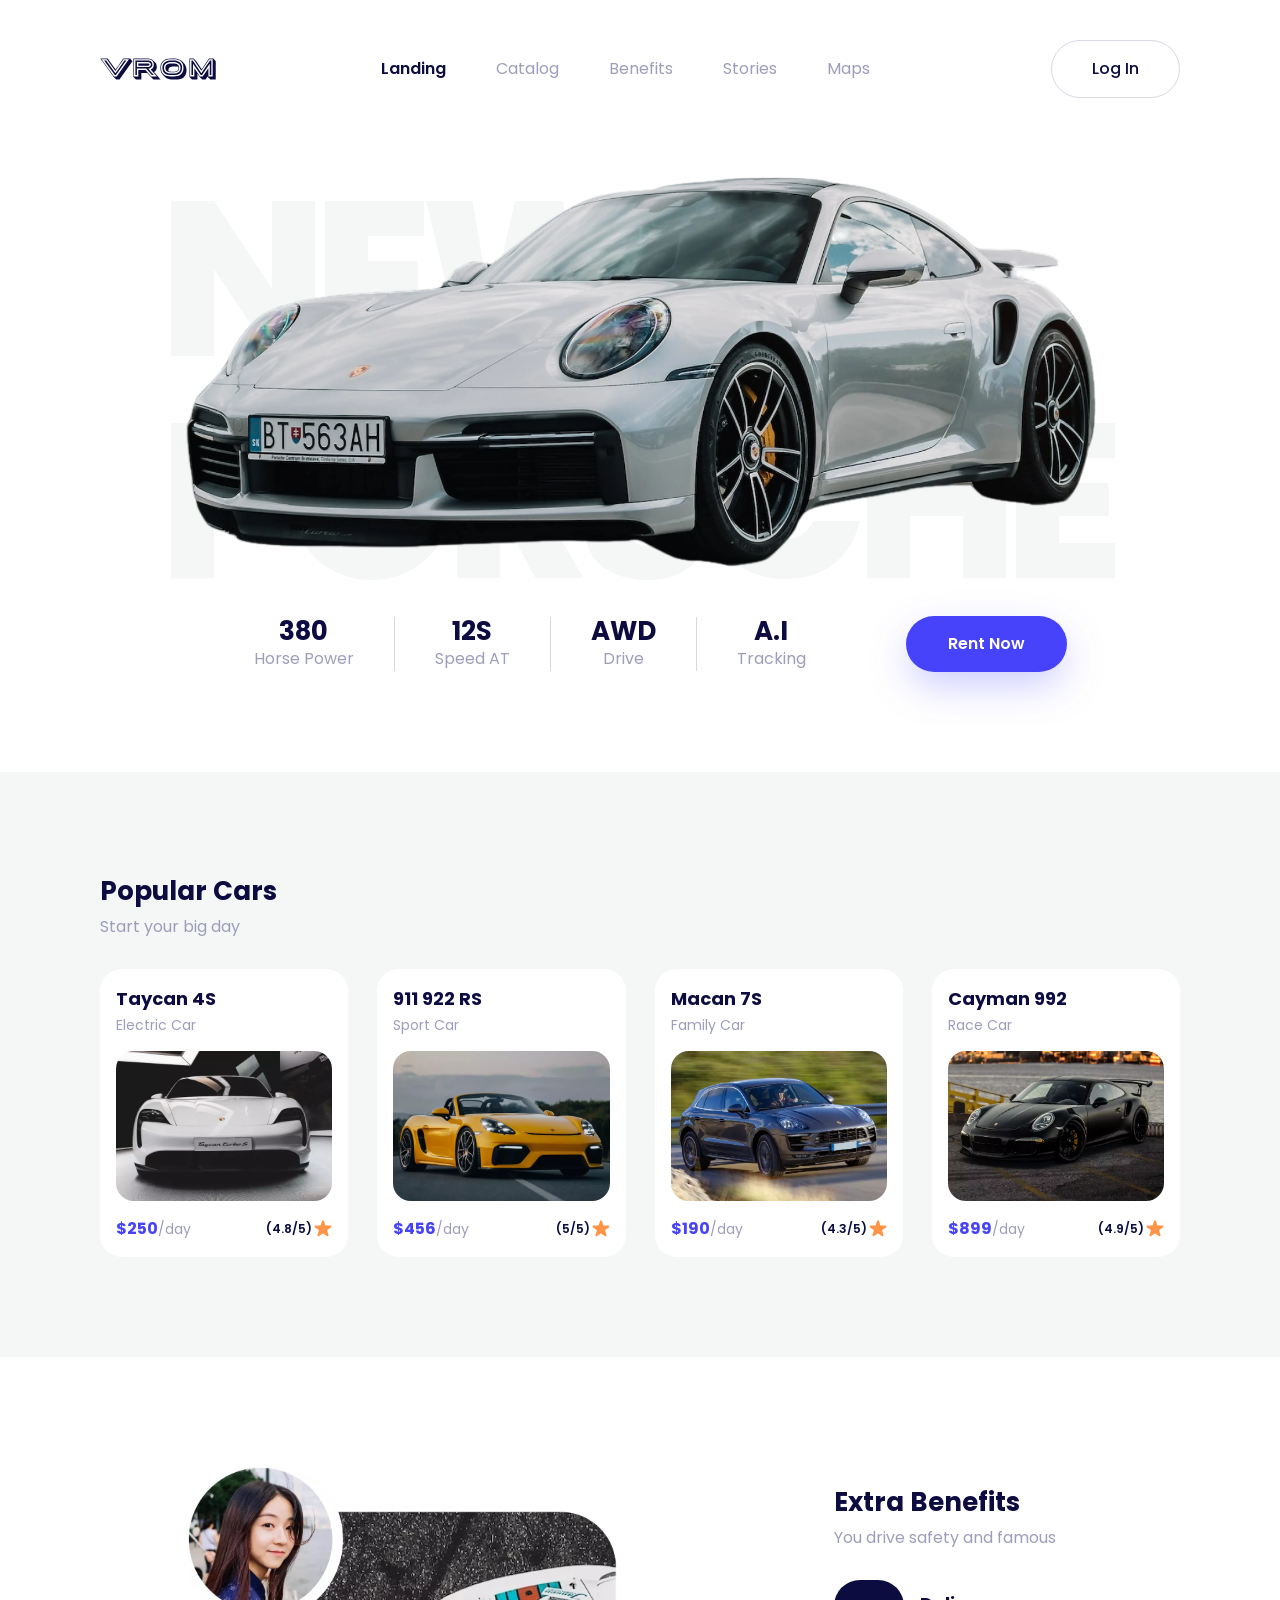
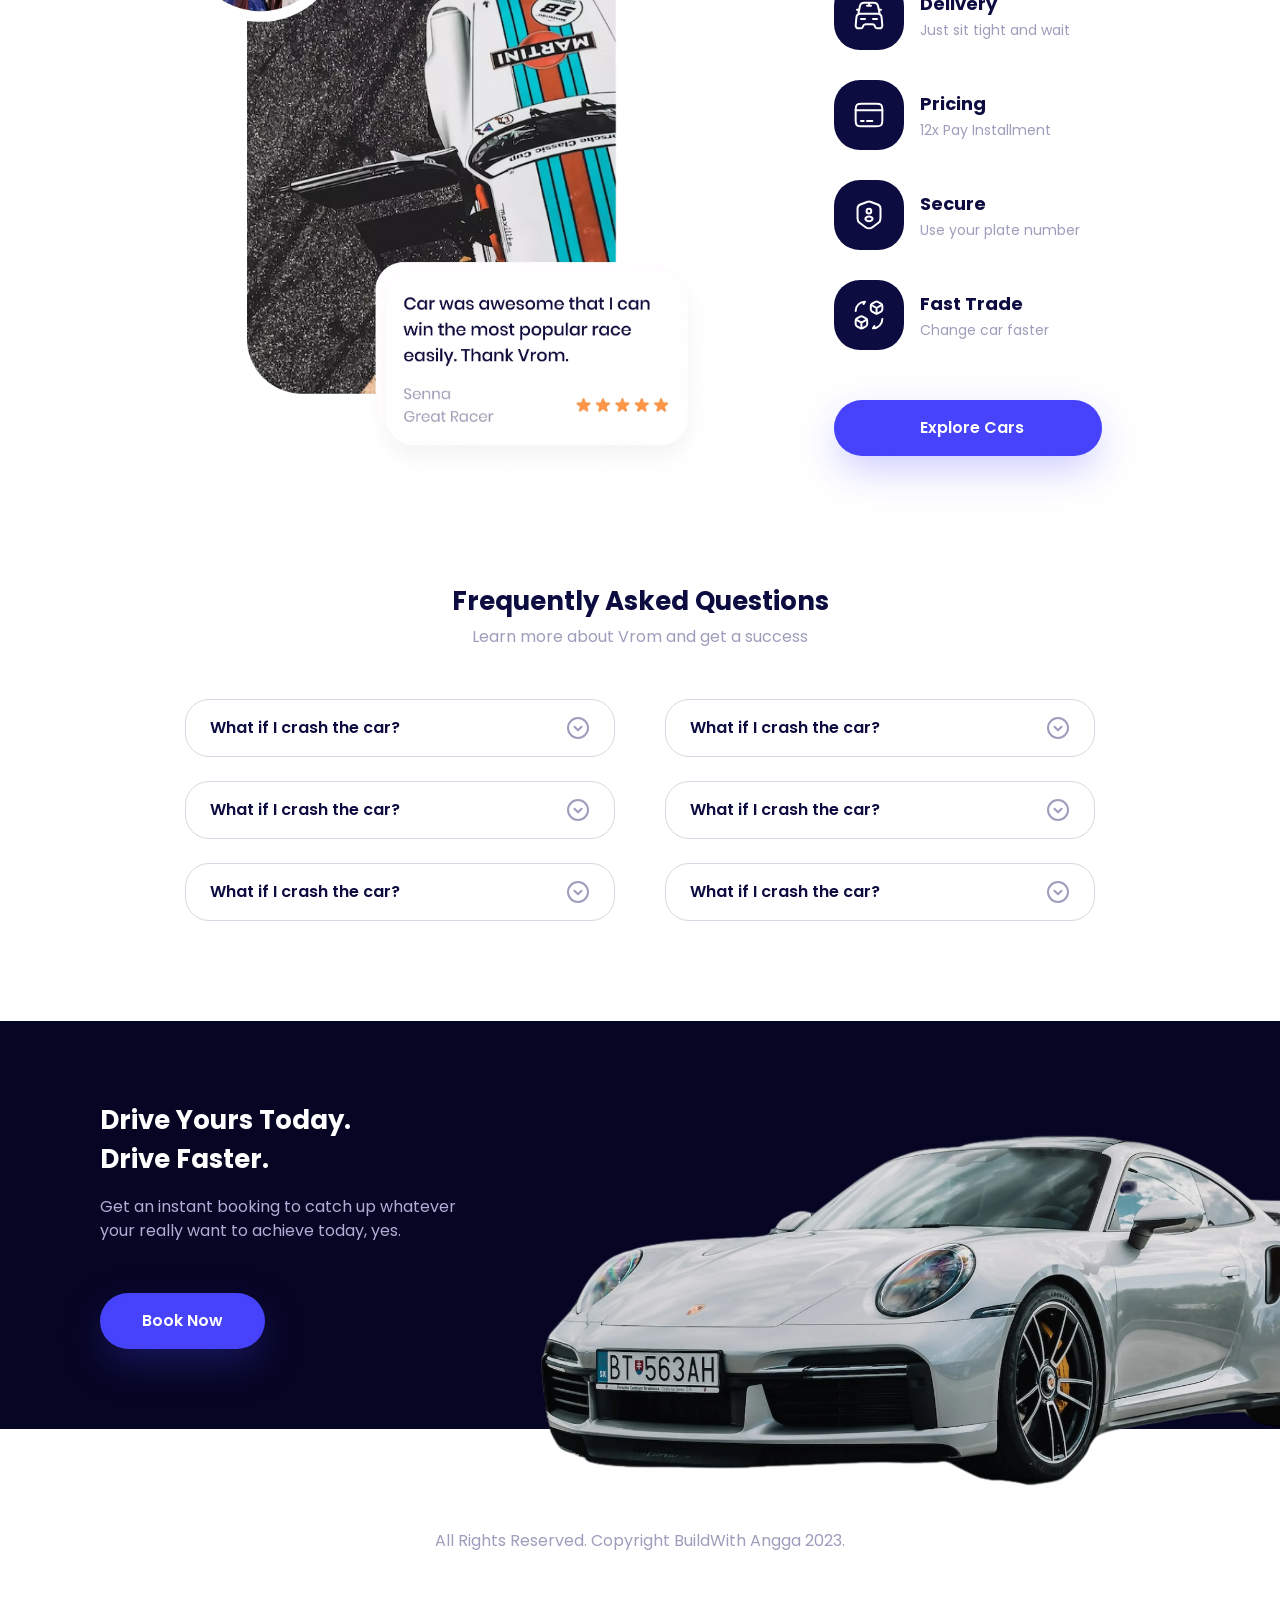
==== public/pages/index.html @ dd0a86f3 "feat: details page" ====
<!DOCTYPE html>
<html lang="en">

    <head>
        <meta charset="UTF-8">
        <meta http-equiv="X-UA-Compatible" content="IE=edge">
        <meta name="viewport" content="width=device-width, initial-scale=1.0">
        <title>Landing Page</title>

        <link rel="stylesheet" href="../css/main.css">

        <link href="https://unpkg.com/aos@2.3.1/dist/aos.css" rel="stylesheet">
    </head>

    <body>
        <nav class="container relative mt-4 lg:my-10">
            <div class="flex flex-col justify-between w-full lg:flex-row lg:items-center">
                <!-- Logo & Toggler Button here -->
                <div class="flex items-center justify-between">
                    <!-- LOGO -->
                    <a href="./index.html">
                        <img src="../assets/svgs/logo.svg" alt="stream" />
                    </a>
                    <!-- RESPONSIVE NAVBAR BUTTON TOGGLER -->
                    <div class="block lg:hidden">
                        <button class="p-1 outline-none mobile-menu-button" id="navbarToggler"
                            data-target="#navigation">
                            <svg class="text-dark w-7 h-7" fill="none" stroke="currentColor" viewBox="0 0 24 24"
                                xmlns="http://www.w3.org/2000/svg">
                                <path stroke-linecap="round" stroke-linejoin="round" stroke-width="2"
                                    d="M4 8h16M4 16h16"></path>
                            </svg>
                        </button>
                    </div>
                </div>

                <!-- Nav Menu -->
                <div class="hidden w-full lg:block" id="navigation">
                    <div
                        class="flex flex-col items-baseline gap-4 mt-6 lg:justify-between lg:flex-row lg:items-center lg:mt-0">
                        <div
                            class="flex flex-col w-full mx-auto lg:w-auto gap-4 lg:gap-[50px] lg:items-center lg:flex-row">
                            <a href="./index.html" class="nav-link-item active">Landing</a>
                            <a href="#!" class="nav-link-item">Catalog</a>
                            <a href="#!" class="nav-link-item">Benefits</a>
                            <a href="#!" class="nav-link-item">Stories</a>
                            <a href="#!" class="nav-link-item">Maps</a>
                        </div>
                        <div class="flex flex-col w-full lg:w-auto lg:gap-12 lg:items-center lg:flex-row">
                            <a href="#!" class="btn-secondary">
                                Log In
                            </a>
                        </div>
                    </div>
                </div>
            </div>
        </nav>

        <!-- Hero -->
        <section class="container relative pb-[100px] pt-[30px]">
            <div class="flex flex-col items-center justify-center gap-[30px]">
                <!-- Preview Image -->
                <div class="relative">
                    <div class="absolute z-0 hidden lg:block">
                        <div class="font-extrabold text-[220px] text-darkGrey tracking-[-0.06em] leading-[101%]">
                            <div data-aos="fade-right" data-aos-delay="300">
                                NEW
                            </div>
                            <div data-aos="fade-left" data-aos-delay="600">
                                PORSCHE
                            </div>
                        </div>
                    </div>
                    <img src="../assets/images/porsche.webp" class="w-full max-w-[963px] z-10 relative" alt=""
                        data-aos="zoom-in" data-aos-delay="950">
                </div>

                <div class="flex flex-col md:flex-row items-center justify-around lg:gap-[60px] gap-7">
                    <!-- Car Details -->
                    <!-- <div class="grid items-center grid-cols-4 gap-y-12"> -->
                    <div class="flex items-center gap-y-12">
                        <div class="flex flex-col items-center gap-[2px] px-3 md:px-10" data-aos="fade-left"
                            data-aos-delay="1400">
                            <h6 class="font-bold text-dark text-xl md:text-[26px] text-center">
                                380
                            </h6>
                            <p class="text-sm font-normal text-center md:text-base text-secondary">
                                Horse Power
                            </p>
                        </div>
                        <span class="vr" data-aos="fade-left" data-aos-delay="1600"></span>
                        <div class="flex flex-col items-center gap-[2px] px-3 md:px-10" data-aos="fade-left"
                            data-aos-delay="1900">
                            <h6 class="font-bold text-dark text-xl md:text-[26px] text-center">
                                12S
                            </h6>
                            <p class="text-sm font-normal text-center md:text-base text-secondary">
                                Speed AT
                            </p>
                        </div>
                        <span class="vr" data-aos="fade-left" data-aos-delay="2100"></span>
                        <div class="flex flex-col items-center gap-[2px] px-3 md:px-10" data-aos="fade-left"
                            data-aos-delay="2400">
                            <h6 class="font-bold text-dark text-xl md:text-[26px] text-center">
                                AWD
                            </h6>
                            <p class="text-sm font-normal text-center md:text-base text-secondary">
                                Drive
                            </p>
                        </div>
                        <span class="vr" data-aos="fade-left" data-aos-delay="2600"></span>
                        <div class="flex flex-col items-center gap-[2px] px-3 md:px-10" data-aos="fade-left"
                            data-aos-delay="2900">
                            <h6 class="font-bold text-dark text-xl md:text-[26px] text-center">
                                A.I
                            </h6>
                            <p class="text-sm font-normal text-center md:text-base text-secondary">
                                Tracking
                            </p>
                        </div>
                    </div>
                    <!-- Button Primary -->
                    <div class="p-1 rounded-full bg-primary group" data-aos="zoom-in" data-aos-delay="3400">
                        <a href="./details.html" class="btn-primary">
                            <p class="transition-all duration-[320ms] translate-x-3 group-hover:-translate-x-1">
                                Rent Now
                            </p>
                            <img src="../assets/svgs/ic-arrow-right.svg"
                                class="opacity-0 group-hover:opacity-100 group-hover:translate-x-1 transition-all duration-[320ms]"
                                alt="">
                        </a>
                    </div>
                </div>
            </div>
        </section>

        <!-- Popular Cars -->
        <section class="bg-darkGrey">
            <div class="container relative py-[100px]">
                <header class="mb-[30px]">
                    <h2 class="font-bold text-dark text-[26px] mb-1">
                        Popular Cars
                    </h2>
                    <p class="text-base text-secondary">Start your big day</p>
                </header>

                <!-- Cars -->
                <div class="grid md:grid-cols-4 gap-[29px]">
                    <!-- Card -->
                    <div class="card-popular">
                        <div>
                            <h5 class="text-lg text-dark font-bold mb-[2px]">
                                Taycan 4S
                            </h5>
                            <p class="text-sm font-normal text-secondary">Electric Car</p>
                            <a href="./details.html" class="absolute inset-0"></a>
                        </div>
                        <img src="../assets/images/car-01.webp" class="rounded-[18px] min-w-[216px] w-full h-[150px]"
                            alt="">
                        <div class="flex items-center justify-between gap-1">
                            <!-- Price -->
                            <p class="text-sm font-normal text-secondary">
                                <span class="text-base font-bold text-primary">$250</span>/day
                            </p>
                            <!-- Rating -->
                            <p class="text-dark text-xs font-semibold flex items-center gap-[2px]">
                                (4.8/5)
                                <img src="../assets/svgs/ic-star.svg" alt="">
                            </p>
                        </div>
                    </div>
                    <!-- Card -->
                    <div class="card-popular">
                        <div>
                            <h5 class="text-lg text-dark font-bold mb-[2px]">
                                911 922 RS
                            </h5>
                            <p class="text-sm font-normal text-secondary">Sport Car</p>
                            <a href="./details.html" class="absolute inset-0"></a>
                        </div>
                        <img src="../assets/images/car-02.webp" class="rounded-[18px] min-w-[216px] w-full h-[150px]"
                            alt="">
                        <div class="flex items-center justify-between gap-1">
                            <!-- Price -->
                            <p class="text-sm font-normal text-secondary">
                                <span class="text-base font-bold text-primary">$456</span>/day
                            </p>
                            <!-- Rating -->
                            <p class="text-dark text-xs font-semibold flex items-center gap-[2px]">
                                (5/5)
                                <img src="../assets/svgs/ic-star.svg" alt="">
                            </p>
                        </div>
                    </div>
                    <!-- Card -->
                    <div class="card-popular">
                        <div>
                            <h5 class="text-lg text-dark font-bold mb-[2px]">
                                Macan 7S
                            </h5>
                            <p class="text-sm font-normal text-secondary">Family Car</p>
                            <a href="./details.html" class="absolute inset-0"></a>
                        </div>
                        <img src="../assets/images/car-03.webp" class="rounded-[18px] min-w-[216px] w-full h-[150px]"
                            alt="">
                        <div class="flex items-center justify-between gap-1">
                            <!-- Price -->
                            <p class="text-sm font-normal text-secondary">
                                <span class="text-base font-bold text-primary">$190</span>/day
                            </p>
                            <!-- Rating -->
                            <p class="text-dark text-xs font-semibold flex items-center gap-[2px]">
                                (4.3/5)
                                <img src="../assets/svgs/ic-star.svg" alt="">
                            </p>
                        </div>
                    </div>
                    <!-- Card -->
                    <div class="card-popular">
                        <div>
                            <h5 class="text-lg text-dark font-bold mb-[2px]">
                                Cayman 992
                            </h5>
                            <p class="text-sm font-normal text-secondary">Race Car</p>
                            <a href="./details.html" class="absolute inset-0"></a>
                        </div>
                        <img src="../assets/images/car-04.webp" class="rounded-[18px] min-w-[216px] w-full h-[150px]"
                            alt="">
                        <div class="flex items-center justify-between gap-1">
                            <!-- Price -->
                            <p class="text-sm font-normal text-secondary">
                                <span class="text-base font-bold text-primary">$899</span>/day
                            </p>
                            <!-- Rating -->
                            <p class="text-dark text-xs font-semibold flex items-center gap-[2px]">
                                (4.9/5)
                                <img src="../assets/svgs/ic-star.svg" alt="">
                            </p>
                        </div>
                    </div>
                </div>
            </div>
        </section>

        <!-- Extra Benefits -->
        <section class="container relative pt-[100px]">
            <div class="flex items-center flex-col lg:flex-row justify-center gap-8 lg:gap-[120px]">
                <img src="../assets/images/illustration-01.webp" class="w-full max-w-[536px]" alt="">
                <div class="max-w-[268px] w-full">
                    <div class="flex flex-col gap-[30px]">
                        <header>
                            <h2 class="font-bold text-dark text-[26px] mb-1">
                                Extra Benefits
                            </h2>
                            <p class="text-base text-secondary">You drive safety and famous</p>
                        </header>
                        <!-- Benefits Item -->
                        <div class="flex items-center gap-4">
                            <div class="bg-dark rounded-[26px] p-[19px]">
                                <img src="../assets/svgs/ic-car.svg" alt="">
                            </div>
                            <div>
                                <h5 class="text-lg text-dark font-bold mb-[2px]">
                                    Delivery
                                </h5>
                                <p class="text-sm font-normal text-secondary">Just sit tight and wait</p>
                            </div>
                        </div>
                        <div class="flex items-center gap-4">
                            <div class="bg-dark rounded-[26px] p-[19px]">
                                <img src="../assets/svgs/ic-card.svg" alt="">
                            </div>
                            <div>
                                <h5 class="text-lg text-dark font-bold mb-[2px]">
                                    Pricing
                                </h5>
                                <p class="text-sm font-normal text-secondary">12x Pay Installment</p>
                            </div>
                        </div>
                        <div class="flex items-center gap-4">
                            <div class="bg-dark rounded-[26px] p-[19px]">
                                <img src="../assets/svgs/ic-securityuser.svg" alt="">
                            </div>
                            <div>
                                <h5 class="text-lg text-dark font-bold mb-[2px]">
                                    Secure
                                </h5>
                                <p class="text-sm font-normal text-secondary">Use your plate number</p>
                            </div>
                        </div>
                        <div class="flex items-center gap-4">
                            <div class="bg-dark rounded-[26px] p-[19px]">
                                <img src="../assets/svgs/ic-convert3dcube.svg" alt="">
                            </div>
                            <div>
                                <h5 class="text-lg text-dark font-bold mb-[2px]">
                                    Fast Trade
                                </h5>
                                <p class="text-sm font-normal text-secondary">Change car faster</p>
                            </div>
                        </div>
                    </div>
                    <!-- CTA Button -->
                    <div class="mt-[50px]">
                        <!-- Button Primary -->
                        <div class="p-1 rounded-full bg-primary group">
                            <a href="#!" class="btn-primary">
                                <p
                                    class="transition-all duration-[320ms] translate-x-14 group-hover:translate-x-4 text-center">
                                    Explore Cars
                                    <!-- <span class="float-right !-translate-x-10">
                                        <img src="../assets/svgs/ic-arrow-right.svg" alt="">
                                    </span> -->
                                </p>
                                <img src="../assets/svgs/ic-arrow-right.svg"
                                    class="transition-all duration-[320ms] opacity-0 group-hover:opacity-100 group-hover:translate-x-20"
                                    alt="">
                            </a>
                        </div>
                    </div>
                </div>
            </div>
        </section>

        <!-- FAQ -->
        <section class="container relative py-[100px]">
            <header class="text-center mb-[50px]">
                <h2 class="font-bold text-dark text-[26px] mb-1">
                    Frequently Asked Questions
                </h2>
                <p class="text-base text-secondary">Learn more about Vrom and get a success</p>
            </header>

            <!-- Questions -->
            <div class="grid md:grid-cols-2 gap-x-[50px] gap-y-6 max-w-[910px] w-full mx-auto">
                <a href="#!" class="px-6 py-4 border rounded-[24px] border-grey h-min accordion max-w-[430px]"
                    id="faq1">
                    <div class="flex items-center justify-between gap-1">
                        <p class="text-base font-semibold text-dark">
                            What if I crash the car?
                        </p>
                        <img src="../assets/svgs/ic-chevron-down-rounded.svg" class="transition-all" alt="">
                    </div>
                    <div class="hidden pt-4 max-w-[335px]" id="faq1-content">
                        <p class="text-base text-dark leading-[26px]">
                            Ipsum top talent busy making race that
                            agreed both party. You can si amet lorem
                            dolor get the rewards after winninng.
                        </p>
                    </div>
                </a>
                <a href="#!" class="px-6 py-4 border rounded-[24px] border-grey h-min accordion max-w-[430px]"
                    id="faq2">
                    <div class="flex items-center justify-between gap-1">
                        <p class="text-base font-semibold text-dark">
                            What if I crash the car?
                        </p>
                        <img src="../assets/svgs/ic-chevron-down-rounded.svg" class="transition-all" alt="">
                    </div>
                    <div class="hidden pt-4 max-w-[335px]" id="faq2-content">
                        <p class="text-base text-dark leading-[26px]">
                            Ipsum top talent busy making race that
                            agreed both party. You can si amet lorem
                            dolor get the rewards after winninng.
                        </p>
                    </div>
                </a>
                <a href="#!" class="px-6 py-4 border rounded-[24px] border-grey h-min accordion max-w-[430px]"
                    id="faq3">
                    <div class="flex items-center justify-between gap-1">
                        <p class="text-base font-semibold text-dark">
                            What if I crash the car?
                        </p>
                        <img src="../assets/svgs/ic-chevron-down-rounded.svg" class="transition-all" alt="">
                    </div>
                    <div class="hidden pt-4 max-w-[335px]" id="faq3-content">
                        <p class="text-base text-dark leading-[26px]">
                            Ipsum top talent busy making race that
                            agreed both party. You can si amet lorem
                            dolor get the rewards after winninng.
                        </p>
                    </div>
                </a>
                <a href="#!" class="px-6 py-4 border rounded-[24px] border-grey h-min accordion max-w-[430px]"
                    id="faq4">
                    <div class="flex items-center justify-between gap-1">
                        <p class="text-base font-semibold text-dark">
                            What if I crash the car?
                        </p>
                        <img src="../assets/svgs/ic-chevron-down-rounded.svg" class="transition-all" alt="">
                    </div>
                    <div class="hidden pt-4 max-w-[335px]" id="faq4-content">
                        <p class="text-base text-dark leading-[26px]">
                            Ipsum top talent busy making race that
                            agreed both party. You can si amet lorem
                            dolor get the rewards after winninng.
                        </p>
                    </div>
                </a>
                <a href="#!" class="px-6 py-4 border rounded-[24px] border-grey h-min accordion max-w-[430px]"
                    id="faq5">
                    <div class="flex items-center justify-between gap-1">
                        <p class="text-base font-semibold text-dark">
                            What if I crash the car?
                        </p>
                        <img src="../assets/svgs/ic-chevron-down-rounded.svg" class="transition-all" alt="">
                    </div>
                    <div class="hidden pt-4 max-w-[335px]" id="faq5-content">
                        <p class="text-base text-dark leading-[26px]">
                            Ipsum top talent busy making race that
                            agreed both party. You can si amet lorem
                            dolor get the rewards after winninng.
                        </p>
                    </div>
                </a>
                <a href="#!" class="px-6 py-4 border rounded-[24px] border-grey h-min accordion max-w-[430px]"
                    id="faq6">
                    <div class="flex items-center justify-between gap-1">
                        <p class="text-base font-semibold text-dark">
                            What if I crash the car?
                        </p>
                        <img src="../assets/svgs/ic-chevron-down-rounded.svg" class="transition-all" alt="">
                    </div>
                    <div class="hidden pt-4 max-w-[335px]" id="faq6-content">
                        <p class="text-base text-dark leading-[26px]">
                            Ipsum top talent busy making race that
                            agreed both party. You can si amet lorem
                            dolor get the rewards after winninng.
                        </p>
                    </div>
                </a>
            </div>
        </section>

        <!-- Instant Booking -->
        <section class="relative bg-[#060523]">
            <div class="container py-20">
                <div class="flex flex-col">
                    <header class="mb-[50px] max-w-[360px] w-full">
                        <h2 class="font-bold text-white text-[26px] mb-4">
                            Drive Yours Today. <br>
                            Drive Faster.
                        </h2>
                        <p class="text-base text-subtlePars">Get an instant booking to catch up whatever your
                            really want to achieve today, yes.</p>
                    </header>
                    <!-- Button Primary -->
                    <div class="p-1 rounded-full bg-primary group w-max">
                        <a href="#!" class="btn-primary">
                            <p class="transition-all duration-[320ms] translate-x-3 group-hover:-translate-x-1">
                                Book Now
                            </p>
                            <img src="../assets/svgs/ic-arrow-right.svg"
                                class="opacity-0 group-hover:opacity-100 group-hover:translate-x-1 transition-all duration-[320ms]"
                                alt="">
                        </a>
                    </div>
                </div>
                <div class="absolute bottom-[-30px] right-0 lg:w-[764px] max-h-[332px] hidden lg:block">
                    <img src="../assets/images/porsche_small.webp" alt="">
                </div>
            </div>
        </section>

        <footer class="py-10 md:pt-[100px] md:pb-[70px] container">
            <p class="text-base text-center text-secondary">
                All Rights Reserved. Copyright BuildWith Angga 2023.
            </p>
        </footer>

        <script src="https://unpkg.com/aos@2.3.1/dist/aos.js"></script>
        <script>
            AOS.init({ once: true, duration: 300, easing: 'ease-out' });
        </script>
        <script src="../scripts/script.js"></script>
    </body>

</html>
---- public/css/main.css ----
@import url('https://fonts.googleapis.com/css2?family=Poppins:wght@300;400;500;600;700;800&display=swap');

/*
! tailwindcss v3.2.4 | MIT License | https://tailwindcss.com
*/

/*
1. Prevent padding and border from affecting element width. (https://github.com/mozdevs/cssremedy/issues/4)
2. Allow adding a border to an element by just adding a border-width. (https://github.com/tailwindcss/tailwindcss/pull/116)
*/

*,
::before,
::after {
  box-sizing: border-box;
  /* 1 */
  border-width: 0;
  /* 2 */
  border-style: solid;
  /* 2 */
  border-color: #e5e7eb;
  /* 2 */
}

::before,
::after {
  --tw-content: '';
}

/*
1. Use a consistent sensible line-height in all browsers.
2. Prevent adjustments of font size after orientation changes in iOS.
3. Use a more readable tab size.
4. Use the user's configured `sans` font-family by default.
5. Use the user's configured `sans` font-feature-settings by default.
*/

html {
  line-height: 1.5;
  /* 1 */
  -webkit-text-size-adjust: 100%;
  /* 2 */
  -moz-tab-size: 4;
  /* 3 */
  -o-tab-size: 4;
     tab-size: 4;
  /* 3 */
  font-family: ui-sans-serif, system-ui, -apple-system, BlinkMacSystemFont, "Segoe UI", Roboto, "Helvetica Neue", Arial, "Noto Sans", sans-serif, "Apple Color Emoji", "Segoe UI Emoji", "Segoe UI Symbol", "Noto Color Emoji";
  /* 4 */
  font-feature-settings: normal;
  /* 5 */
}

/*
1. Remove the margin in all browsers.
2. Inherit line-height from `html` so users can set them as a class directly on the `html` element.
*/

body {
  margin: 0;
  /* 1 */
  line-height: inherit;
  /* 2 */
}

/*
1. Add the correct height in Firefox.
2. Correct the inheritance of border color in Firefox. (https://bugzilla.mozilla.org/show_bug.cgi?id=190655)
3. Ensure horizontal rules are visible by default.
*/

hr {
  height: 0;
  /* 1 */
  color: inherit;
  /* 2 */
  border-top-width: 1px;
  /* 3 */
}

/*
Add the correct text decoration in Chrome, Edge, and Safari.
*/

abbr:where([title]) {
  -webkit-text-decoration: underline dotted;
          text-decoration: underline dotted;
}

/*
Remove the default font size and weight for headings.
*/

h1,
h2,
h3,
h4,
h5,
h6 {
  font-size: inherit;
  font-weight: inherit;
}

/*
Reset links to optimize for opt-in styling instead of opt-out.
*/

a {
  color: inherit;
  text-decoration: inherit;
}

/*
Add the correct font weight in Edge and Safari.
*/

b,
strong {
  font-weight: bolder;
}

/*
1. Use the user's configured `mono` font family by default.
2. Correct the odd `em` font sizing in all browsers.
*/

code,
kbd,
samp,
pre {
  font-family: ui-monospace, SFMono-Regular, Menlo, Monaco, Consolas, "Liberation Mono", "Courier New", monospace;
  /* 1 */
  font-size: 1em;
  /* 2 */
}

/*
Add the correct font size in all browsers.
*/

small {
  font-size: 80%;
}

/*
Prevent `sub` and `sup` elements from affecting the line height in all browsers.
*/

sub,
sup {
  font-size: 75%;
  line-height: 0;
  position: relative;
  vertical-align: baseline;
}

sub {
  bottom: -0.25em;
}

sup {
  top: -0.5em;
}

/*
1. Remove text indentation from table contents in Chrome and Safari. (https://bugs.chromium.org/p/chromium/issues/detail?id=999088, https://bugs.webkit.org/show_bug.cgi?id=201297)
2. Correct table border color inheritance in all Chrome and Safari. (https://bugs.chromium.org/p/chromium/issues/detail?id=935729, https://bugs.webkit.org/show_bug.cgi?id=195016)
3. Remove gaps between table borders by default.
*/

table {
  text-indent: 0;
  /* 1 */
  border-color: inherit;
  /* 2 */
  border-collapse: collapse;
  /* 3 */
}

/*
1. Change the font styles in all browsers.
2. Remove the margin in Firefox and Safari.
3. Remove default padding in all browsers.
*/

button,
input,
optgroup,
select,
textarea {
  font-family: inherit;
  /* 1 */
  font-size: 100%;
  /* 1 */
  font-weight: inherit;
  /* 1 */
  line-height: inherit;
  /* 1 */
  color: inherit;
  /* 1 */
  margin: 0;
  /* 2 */
  padding: 0;
  /* 3 */
}

/*
Remove the inheritance of text transform in Edge and Firefox.
*/

button,
select {
  text-transform: none;
}

/*
1. Correct the inability to style clickable types in iOS and Safari.
2. Remove default button styles.
*/

button,
[type='button'],
[type='reset'],
[type='submit'] {
  -webkit-appearance: button;
  /* 1 */
  background-color: transparent;
  /* 2 */
  background-image: none;
  /* 2 */
}

/*
Use the modern Firefox focus style for all focusable elements.
*/

:-moz-focusring {
  outline: auto;
}

/*
Remove the additional `:invalid` styles in Firefox. (https://github.com/mozilla/gecko-dev/blob/2f9eacd9d3d995c937b4251a5557d95d494c9be1/layout/style/res/forms.css#L728-L737)
*/

:-moz-ui-invalid {
  box-shadow: none;
}

/*
Add the correct vertical alignment in Chrome and Firefox.
*/

progress {
  vertical-align: baseline;
}

/*
Correct the cursor style of increment and decrement buttons in Safari.
*/

::-webkit-inner-spin-button,
::-webkit-outer-spin-button {
  height: auto;
}

/*
1. Correct the odd appearance in Chrome and Safari.
2. Correct the outline style in Safari.
*/

[type='search'] {
  -webkit-appearance: textfield;
  /* 1 */
  outline-offset: -2px;
  /* 2 */
}

/*
Remove the inner padding in Chrome and Safari on macOS.
*/

::-webkit-search-decoration {
  -webkit-appearance: none;
}

/*
1. Correct the inability to style clickable types in iOS and Safari.
2. Change font properties to `inherit` in Safari.
*/

::-webkit-file-upload-button {
  -webkit-appearance: button;
  /* 1 */
  font: inherit;
  /* 2 */
}

/*
Add the correct display in Chrome and Safari.
*/

summary {
  display: list-item;
}

/*
Removes the default spacing and border for appropriate elements.
*/

blockquote,
dl,
dd,
h1,
h2,
h3,
h4,
h5,
h6,
hr,
figure,
p,
pre {
  margin: 0;
}

fieldset {
  margin: 0;
  padding: 0;
}

legend {
  padding: 0;
}

ol,
ul,
menu {
  list-style: none;
  margin: 0;
  padding: 0;
}

/*
Prevent resizing textareas horizontally by default.
*/

textarea {
  resize: vertical;
}

/*
1. Reset the default placeholder opacity in Firefox. (https://github.com/tailwindlabs/tailwindcss/issues/3300)
2. Set the default placeholder color to the user's configured gray 400 color.
*/

input::-moz-placeholder, textarea::-moz-placeholder {
  opacity: 1;
  /* 1 */
  color: #9ca3af;
  /* 2 */
}

input::placeholder,
textarea::placeholder {
  opacity: 1;
  /* 1 */
  color: #9ca3af;
  /* 2 */
}

/*
Set the default cursor for buttons.
*/

button,
[role="button"] {
  cursor: pointer;
}

/*
Make sure disabled buttons don't get the pointer cursor.
*/

:disabled {
  cursor: default;
}

/*
1. Make replaced elements `display: block` by default. (https://github.com/mozdevs/cssremedy/issues/14)
2. Add `vertical-align: middle` to align replaced elements more sensibly by default. (https://github.com/jensimmons/cssremedy/issues/14#issuecomment-634934210)
   This can trigger a poorly considered lint error in some tools but is included by design.
*/

img,
svg,
video,
canvas,
audio,
iframe,
embed,
object {
  display: block;
  /* 1 */
  vertical-align: middle;
  /* 2 */
}

/*
Constrain images and videos to the parent width and preserve their intrinsic aspect ratio. (https://github.com/mozdevs/cssremedy/issues/14)
*/

img,
video {
  max-width: 100%;
  height: auto;
}

/* Make elements with the HTML hidden attribute stay hidden by default */

[hidden] {
  display: none;
}

.flex::before,
    .flex::after {
  display: none !important;
}

img{
  -o-object-fit: cover;
     object-fit: cover;
}

body{
  font-family: Poppins, sans-serif;
}

*, ::before, ::after{
  --tw-border-spacing-x: 0;
  --tw-border-spacing-y: 0;
  --tw-translate-x: 0;
  --tw-translate-y: 0;
  --tw-rotate: 0;
  --tw-skew-x: 0;
  --tw-skew-y: 0;
  --tw-scale-x: 1;
  --tw-scale-y: 1;
  --tw-pan-x:  ;
  --tw-pan-y:  ;
  --tw-pinch-zoom:  ;
  --tw-scroll-snap-strictness: proximity;
  --tw-ordinal:  ;
  --tw-slashed-zero:  ;
  --tw-numeric-figure:  ;
  --tw-numeric-spacing:  ;
  --tw-numeric-fraction:  ;
  --tw-ring-inset:  ;
  --tw-ring-offset-width: 0px;
  --tw-ring-offset-color: #fff;
  --tw-ring-color: rgb(59 130 246 / 0.5);
  --tw-ring-offset-shadow: 0 0 #0000;
  --tw-ring-shadow: 0 0 #0000;
  --tw-shadow: 0 0 #0000;
  --tw-shadow-colored: 0 0 #0000;
  --tw-blur:  ;
  --tw-brightness:  ;
  --tw-contrast:  ;
  --tw-grayscale:  ;
  --tw-hue-rotate:  ;
  --tw-invert:  ;
  --tw-saturate:  ;
  --tw-sepia:  ;
  --tw-drop-shadow:  ;
  --tw-backdrop-blur:  ;
  --tw-backdrop-brightness:  ;
  --tw-backdrop-contrast:  ;
  --tw-backdrop-grayscale:  ;
  --tw-backdrop-hue-rotate:  ;
  --tw-backdrop-invert:  ;
  --tw-backdrop-opacity:  ;
  --tw-backdrop-saturate:  ;
  --tw-backdrop-sepia:  ;
}

::backdrop{
  --tw-border-spacing-x: 0;
  --tw-border-spacing-y: 0;
  --tw-translate-x: 0;
  --tw-translate-y: 0;
  --tw-rotate: 0;
  --tw-skew-x: 0;
  --tw-skew-y: 0;
  --tw-scale-x: 1;
  --tw-scale-y: 1;
  --tw-pan-x:  ;
  --tw-pan-y:  ;
  --tw-pinch-zoom:  ;
  --tw-scroll-snap-strictness: proximity;
  --tw-ordinal:  ;
  --tw-slashed-zero:  ;
  --tw-numeric-figure:  ;
  --tw-numeric-spacing:  ;
  --tw-numeric-fraction:  ;
  --tw-ring-inset:  ;
  --tw-ring-offset-width: 0px;
  --tw-ring-offset-color: #fff;
  --tw-ring-color: rgb(59 130 246 / 0.5);
  --tw-ring-offset-shadow: 0 0 #0000;
  --tw-ring-shadow: 0 0 #0000;
  --tw-shadow: 0 0 #0000;
  --tw-shadow-colored: 0 0 #0000;
  --tw-blur:  ;
  --tw-brightness:  ;
  --tw-contrast:  ;
  --tw-grayscale:  ;
  --tw-hue-rotate:  ;
  --tw-invert:  ;
  --tw-saturate:  ;
  --tw-sepia:  ;
  --tw-drop-shadow:  ;
  --tw-backdrop-blur:  ;
  --tw-backdrop-brightness:  ;
  --tw-backdrop-contrast:  ;
  --tw-backdrop-grayscale:  ;
  --tw-backdrop-hue-rotate:  ;
  --tw-backdrop-invert:  ;
  --tw-backdrop-opacity:  ;
  --tw-backdrop-saturate:  ;
  --tw-backdrop-sepia:  ;
}

.container{
  width: 100%;
  margin-right: auto;
  margin-left: auto;
  padding-right: 1rem;
  padding-left: 1rem;
}

@media (min-width: 640px){
  .container{
    max-width: 640px;
  }
}

@media (min-width: 768px){
  .container{
    max-width: 768px;
  }
}

@media (min-width: 1024px){
  .container{
    max-width: 1024px;
    padding-right: 75px;
    padding-left: 75px;
  }
}

@media (min-width: 1280px){
  .container{
    max-width: 1280px;
    padding-right: 100px;
    padding-left: 100px;
  }
}

@media (min-width: 1536px){
  .container{
    max-width: 1536px;
  }
}

.nav-link-item{
  cursor: pointer;
  font-size: 1rem;
  line-height: 1.5rem;
  font-weight: 400;
  --tw-text-opacity: 1;
  color: rgb(157 157 188 / var(--tw-text-opacity));
  text-underline-offset: 2px;
  transition-property: all;
  transition-timing-function: cubic-bezier(0.4, 0, 0.2, 1);
  transition-duration: 150ms;
}

.nav-link-item:hover{
  --tw-text-opacity: 1;
  color: rgb(13 12 65 / var(--tw-text-opacity));
  text-decoration-line: underline;
}

.nav-link-item.active{
  font-weight: 600;
  --tw-text-opacity: 1;
  color: rgb(13 12 65 / var(--tw-text-opacity));
}

.btn-primary::before,.btn-primary::after {
  display: none;
}

.btn-primary{
  position: relative;
  display: flex;
  min-height: 47px;
  align-items: center;
  border-radius: 9999px;
  --tw-bg-opacity: 1;
  background-color: rgb(71 67 251 / var(--tw-bg-opacity));
  padding-top: 0.75rem;
  padding-bottom: 0.75rem;
  padding-left: 26px;
  padding-right: 26px;
  text-align: center;
  font-size: 1rem;
  line-height: 1.5rem;
  font-weight: 600;
  --tw-text-opacity: 1;
  color: rgb(255 255 255 / var(--tw-text-opacity));
  --tw-drop-shadow: drop-shadow(0 15px 20px rgba(71,67,251,0.3));
  filter: var(--tw-blur) var(--tw-brightness) var(--tw-contrast) var(--tw-grayscale) var(--tw-hue-rotate) var(--tw-invert) var(--tw-saturate) var(--tw-sepia) var(--tw-drop-shadow);
  transition-property: all;
  transition-timing-function: cubic-bezier(0.4, 0, 0.2, 1);
  transition-duration: 320ms;
}

.btn-primary:hover{
  --tw-shadow: 0 0 0 1px #ffffff inset;
  --tw-shadow-colored: inset 0 0 0 1px var(--tw-shadow-color);
  box-shadow: var(--tw-ring-offset-shadow, 0 0 #0000), var(--tw-ring-shadow, 0 0 #0000), var(--tw-shadow);
  --tw-drop-shadow: drop-shadow(0 0 #0000);
  filter: var(--tw-blur) var(--tw-brightness) var(--tw-contrast) var(--tw-grayscale) var(--tw-hue-rotate) var(--tw-invert) var(--tw-saturate) var(--tw-sepia) var(--tw-drop-shadow);
}

.btn-secondary{
  border-radius: 50px;
  border-width: 1px;
  --tw-border-opacity: 1;
  border-color: rgb(216 216 228 / var(--tw-border-opacity));
  padding-left: 2.5rem;
  padding-right: 2.5rem;
  padding-top: 1rem;
  padding-bottom: 1rem;
  text-align: center;
  font-size: 1rem;
  line-height: 1.5rem;
  font-weight: 500;
  --tw-text-opacity: 1;
  color: rgb(13 12 65 / var(--tw-text-opacity));
  transition-property: all;
  transition-timing-function: cubic-bezier(0.4, 0, 0.2, 1);
  transition-duration: 150ms;
}

.btn-secondary:hover{
  --tw-bg-opacity: 1;
  background-color: rgb(13 12 65 / var(--tw-bg-opacity));
  --tw-text-opacity: 1;
  color: rgb(255 255 255 / var(--tw-text-opacity));
}

.card-popular::before,.card-popular::after {
  display: none;
}

.card-popular{
  position: relative;
  display: flex;
  flex-direction: column;
  gap: 1rem;
  border-radius: 22px;
  --tw-bg-opacity: 1;
  background-color: rgb(255 255 255 / var(--tw-bg-opacity));
  padding: 1rem;
  transition-property: color, background-color, border-color, text-decoration-color, fill, stroke, opacity, box-shadow, transform, filter, -webkit-backdrop-filter;
  transition-property: color, background-color, border-color, text-decoration-color, fill, stroke, opacity, box-shadow, transform, filter, backdrop-filter;
  transition-property: color, background-color, border-color, text-decoration-color, fill, stroke, opacity, box-shadow, transform, filter, backdrop-filter, -webkit-backdrop-filter;
  transition-duration: 300ms;
  transition-timing-function: cubic-bezier(0.4, 0, 0.2, 1);
}

.card-popular:hover{
  --tw-shadow: 0 22px 50px #D4D6DA;
  --tw-shadow-colored: 0 22px 50px var(--tw-shadow-color);
  box-shadow: var(--tw-ring-offset-shadow, 0 0 #0000), var(--tw-ring-shadow, 0 0 #0000), var(--tw-shadow);
}

.vr{
  min-height: 1em;
  width: 1px;
  align-self: stretch;
  --tw-bg-opacity: 1;
  background-color: rgb(216 216 228 / var(--tw-bg-opacity));
}

.sr-only{
  position: absolute;
  width: 1px;
  height: 1px;
  padding: 0;
  margin: -1px;
  overflow: hidden;
  clip: rect(0, 0, 0, 0);
  white-space: nowrap;
  border-width: 0;
}

.not-sr-only{
  position: static;
  width: auto;
  height: auto;
  padding: 0;
  margin: 0;
  overflow: visible;
  clip: auto;
  white-space: normal;
}

.pointer-events-none{
  pointer-events: none;
}

.pointer-events-auto{
  pointer-events: auto;
}

.visible{
  visibility: visible;
}

.invisible{
  visibility: hidden;
}

.collapse{
  visibility: collapse;
}

.static{
  position: static;
}

.fixed{
  position: fixed;
}

.absolute{
  position: absolute;
}

.relative{
  position: relative;
}

.sticky{
  position: sticky;
}

.inset-0{
  top: 0px;
  right: 0px;
  bottom: 0px;
  left: 0px;
}

.-inset-1{
  top: -0.25rem;
  right: -0.25rem;
  bottom: -0.25rem;
  left: -0.25rem;
}

.bottom-\[-30px\]{
  bottom: -30px;
}

.right-0{
  right: 0px;
}

.isolate{
  isolation: isolate;
}

.isolation-auto{
  isolation: auto;
}

.z-0{
  z-index: 0;
}

.z-10{
  z-index: 10;
}

.col-span-8{
  grid-column: span 8 / span 8;
}

.col-span-4{
  grid-column: span 4 / span 4;
}

.float-right{
  float: right;
}

.float-left{
  float: left;
}

.float-none{
  float: none;
}

.clear-left{
  clear: left;
}

.clear-right{
  clear: right;
}

.clear-both{
  clear: both;
}

.clear-none{
  clear: none;
}

.mx-auto{
  margin-left: auto;
  margin-right: auto;
}

.mt-6{
  margin-top: 1.5rem;
}

.mb-\[30px\]{
  margin-bottom: 30px;
}

.mb-1{
  margin-bottom: 0.25rem;
}

.mb-\[2px\]{
  margin-bottom: 2px;
}

.mt-\[50px\]{
  margin-top: 50px;
}

.mb-\[50px\]{
  margin-bottom: 50px;
}

.mb-4{
  margin-bottom: 1rem;
}

.mt-2{
  margin-top: 0.5rem;
}

.mt-4{
  margin-top: 1rem;
}

.box-border{
  box-sizing: border-box;
}

.box-content{
  box-sizing: content-box;
}

.block{
  display: block;
}

.inline-block{
  display: inline-block;
}

.inline{
  display: inline;
}

.flex{
  display: flex;
}

.inline-flex{
  display: inline-flex;
}

.table{
  display: table;
}

.inline-table{
  display: inline-table;
}

.table-caption{
  display: table-caption;
}

.table-cell{
  display: table-cell;
}

.table-column{
  display: table-column;
}

.table-column-group{
  display: table-column-group;
}

.table-footer-group{
  display: table-footer-group;
}

.table-header-group{
  display: table-header-group;
}

.table-row-group{
  display: table-row-group;
}

.table-row{
  display: table-row;
}

.flow-root{
  display: flow-root;
}

.grid{
  display: grid;
}

.inline-grid{
  display: inline-grid;
}

.contents{
  display: contents;
}

.list-item{
  display: list-item;
}

.hidden{
  display: none;
}

.h-7{
  height: 1.75rem;
}

.h-\[150px\]{
  height: 150px;
}

.h-min{
  height: -moz-min-content;
  height: min-content;
}

.max-h-\[332px\]{
  max-height: 332px;
}

.w-full{
  width: 100%;
}

.w-7{
  width: 1.75rem;
}

.w-max{
  width: -moz-max-content;
  width: max-content;
}

.min-w-\[216px\]{
  min-width: 216px;
}

.max-w-\[963px\]{
  max-width: 963px;
}

.max-w-\[536px\]{
  max-width: 536px;
}

.max-w-\[268px\]{
  max-width: 268px;
}

.max-w-\[910px\]{
  max-width: 910px;
}

.max-w-\[430px\]{
  max-width: 430px;
}

.max-w-\[335px\]{
  max-width: 335px;
}

.max-w-\[360px\]{
  max-width: 360px;
}

.flex-shrink{
  flex-shrink: 1;
}

.shrink{
  flex-shrink: 1;
}

.flex-grow{
  flex-grow: 1;
}

.grow{
  flex-grow: 1;
}

.table-auto{
  table-layout: auto;
}

.table-fixed{
  table-layout: fixed;
}

.border-collapse{
  border-collapse: collapse;
}

.border-separate{
  border-collapse: separate;
}

.translate-x-3{
  --tw-translate-x: 0.75rem;
  transform: translate(var(--tw-translate-x), var(--tw-translate-y)) rotate(var(--tw-rotate)) skewX(var(--tw-skew-x)) skewY(var(--tw-skew-y)) scaleX(var(--tw-scale-x)) scaleY(var(--tw-scale-y));
}

.translate-x-14{
  --tw-translate-x: 3.5rem;
  transform: translate(var(--tw-translate-x), var(--tw-translate-y)) rotate(var(--tw-rotate)) skewX(var(--tw-skew-x)) skewY(var(--tw-skew-y)) scaleX(var(--tw-scale-x)) scaleY(var(--tw-scale-y));
}

.\!-translate-x-10{
  --tw-translate-x: -2.5rem !important;
  transform: translate(var(--tw-translate-x), var(--tw-translate-y)) rotate(var(--tw-rotate)) skewX(var(--tw-skew-x)) skewY(var(--tw-skew-y)) scaleX(var(--tw-scale-x)) scaleY(var(--tw-scale-y)) !important;
}

.rotate-180{
  --tw-rotate: 180deg;
  transform: translate(var(--tw-translate-x), var(--tw-translate-y)) rotate(var(--tw-rotate)) skewX(var(--tw-skew-x)) skewY(var(--tw-skew-y)) scaleX(var(--tw-scale-x)) scaleY(var(--tw-scale-y));
}

.transform{
  transform: translate(var(--tw-translate-x), var(--tw-translate-y)) rotate(var(--tw-rotate)) skewX(var(--tw-skew-x)) skewY(var(--tw-skew-y)) scaleX(var(--tw-scale-x)) scaleY(var(--tw-scale-y));
}

.\!transform{
  transform: translate(var(--tw-translate-x), var(--tw-translate-y)) rotate(var(--tw-rotate)) skewX(var(--tw-skew-x)) skewY(var(--tw-skew-y)) scaleX(var(--tw-scale-x)) scaleY(var(--tw-scale-y)) !important;
}

.transform-cpu{
  transform: translate(var(--tw-translate-x), var(--tw-translate-y)) rotate(var(--tw-rotate)) skewX(var(--tw-skew-x)) skewY(var(--tw-skew-y)) scaleX(var(--tw-scale-x)) scaleY(var(--tw-scale-y));
}

.transform-gpu{
  transform: translate3d(var(--tw-translate-x), var(--tw-translate-y), 0) rotate(var(--tw-rotate)) skewX(var(--tw-skew-x)) skewY(var(--tw-skew-y)) scaleX(var(--tw-scale-x)) scaleY(var(--tw-scale-y));
}

.transform-none{
  transform: none;
}

.touch-auto{
  touch-action: auto;
}

.touch-none{
  touch-action: none;
}

.touch-pan-x{
  --tw-pan-x: pan-x;
  touch-action: var(--tw-pan-x) var(--tw-pan-y) var(--tw-pinch-zoom);
}

.touch-pan-left{
  --tw-pan-x: pan-left;
  touch-action: var(--tw-pan-x) var(--tw-pan-y) var(--tw-pinch-zoom);
}

.touch-pan-right{
  --tw-pan-x: pan-right;
  touch-action: var(--tw-pan-x) var(--tw-pan-y) var(--tw-pinch-zoom);
}

.touch-pan-y{
  --tw-pan-y: pan-y;
  touch-action: var(--tw-pan-x) var(--tw-pan-y) var(--tw-pinch-zoom);
}

.touch-pan-up{
  --tw-pan-y: pan-up;
  touch-action: var(--tw-pan-x) var(--tw-pan-y) var(--tw-pinch-zoom);
}

.touch-pan-down{
  --tw-pan-y: pan-down;
  touch-action: var(--tw-pan-x) var(--tw-pan-y) var(--tw-pinch-zoom);
}

.touch-pinch-zoom{
  --tw-pinch-zoom: pinch-zoom;
  touch-action: var(--tw-pan-x) var(--tw-pan-y) var(--tw-pinch-zoom);
}

.touch-manipulation{
  touch-action: manipulation;
}

.select-none{
  -webkit-user-select: none;
     -moz-user-select: none;
          user-select: none;
}

.select-text{
  -webkit-user-select: text;
     -moz-user-select: text;
          user-select: text;
}

.select-all{
  -webkit-user-select: all;
     -moz-user-select: all;
          user-select: all;
}

.select-auto{
  -webkit-user-select: auto;
     -moz-user-select: auto;
          user-select: auto;
}

.resize-none{
  resize: none;
}

.resize-y{
  resize: vertical;
}

.resize-x{
  resize: horizontal;
}

.resize{
  resize: both;
}

.snap-none{
  scroll-snap-type: none;
}

.snap-x{
  scroll-snap-type: x var(--tw-scroll-snap-strictness);
}

.snap-y{
  scroll-snap-type: y var(--tw-scroll-snap-strictness);
}

.snap-both{
  scroll-snap-type: both var(--tw-scroll-snap-strictness);
}

.snap-mandatory{
  --tw-scroll-snap-strictness: mandatory;
}

.snap-proximity{
  --tw-scroll-snap-strictness: proximity;
}

.snap-start{
  scroll-snap-align: start;
}

.snap-end{
  scroll-snap-align: end;
}

.snap-center{
  scroll-snap-align: center;
}

.snap-align-none{
  scroll-snap-align: none;
}

.snap-normal{
  scroll-snap-stop: normal;
}

.snap-always{
  scroll-snap-stop: always;
}

.list-inside{
  list-style-position: inside;
}

.list-outside{
  list-style-position: outside;
}

.appearance-none{
  -webkit-appearance: none;
     -moz-appearance: none;
          appearance: none;
}

.break-before-auto{
  -moz-column-break-before: auto;
       break-before: auto;
}

.break-before-avoid{
  -moz-column-break-before: avoid;
       break-before: avoid;
}

.break-before-all{
  -moz-column-break-before: all;
       break-before: all;
}

.break-before-avoid-page{
  -moz-column-break-before: avoid;
       break-before: avoid-page;
}

.break-before-page{
  -moz-column-break-before: page;
       break-before: page;
}

.break-before-left{
  -moz-column-break-before: left;
       break-before: left;
}

.break-before-right{
  -moz-column-break-before: right;
       break-before: right;
}

.break-before-column{
  -moz-column-break-before: column;
       break-before: column;
}

.break-inside-auto{
  -moz-column-break-inside: auto;
       break-inside: auto;
}

.break-inside-avoid{
  -moz-column-break-inside: avoid;
       break-inside: avoid;
}

.break-inside-avoid-page{
  break-inside: avoid-page;
}

.break-inside-avoid-column{
  -moz-column-break-inside: avoid;
       break-inside: avoid-column;
}

.break-after-auto{
  -moz-column-break-after: auto;
       break-after: auto;
}

.break-after-avoid{
  -moz-column-break-after: avoid;
       break-after: avoid;
}

.break-after-all{
  -moz-column-break-after: all;
       break-after: all;
}

.break-after-avoid-page{
  -moz-column-break-after: avoid;
       break-after: avoid-page;
}

.break-after-page{
  -moz-column-break-after: page;
       break-after: page;
}

.break-after-left{
  -moz-column-break-after: left;
       break-after: left;
}

.break-after-right{
  -moz-column-break-after: right;
       break-after: right;
}

.break-after-column{
  -moz-column-break-after: column;
       break-after: column;
}

.grid-flow-row{
  grid-auto-flow: row;
}

.grid-flow-col{
  grid-auto-flow: column;
}

.grid-flow-dense{
  grid-auto-flow: dense;
}

.grid-flow-row-dense{
  grid-auto-flow: row dense;
}

.grid-flow-col-dense{
  grid-auto-flow: column dense;
}

.grid-cols-4{
  grid-template-columns: repeat(4, minmax(0, 1fr));
}

.grid-cols-12{
  grid-template-columns: repeat(12, minmax(0, 1fr));
}

.flex-row{
  flex-direction: row;
}

.flex-row-reverse{
  flex-direction: row-reverse;
}

.flex-col{
  flex-direction: column;
}

.flex-col-reverse{
  flex-direction: column-reverse;
}

.flex-wrap{
  flex-wrap: wrap;
}

.flex-wrap-reverse{
  flex-wrap: wrap-reverse;
}

.flex-nowrap{
  flex-wrap: nowrap;
}

.place-content-center{
  place-content: center;
}

.place-content-start{
  place-content: start;
}

.place-content-end{
  place-content: end;
}

.place-content-between{
  place-content: space-between;
}

.place-content-around{
  place-content: space-around;
}

.place-content-evenly{
  place-content: space-evenly;
}

.place-content-baseline{
  place-content: baseline;
}

.place-content-stretch{
  place-content: stretch;
}

.place-items-start{
  place-items: start;
}

.place-items-end{
  place-items: end;
}

.place-items-center{
  place-items: center;
}

.place-items-baseline{
  place-items: baseline;
}

.place-items-stretch{
  place-items: stretch;
}

.content-center{
  align-content: center;
}

.content-start{
  align-content: flex-start;
}

.content-end{
  align-content: flex-end;
}

.content-between{
  align-content: space-between;
}

.content-around{
  align-content: space-around;
}

.content-evenly{
  align-content: space-evenly;
}

.content-baseline{
  align-content: baseline;
}

.items-start{
  align-items: flex-start;
}

.items-end{
  align-items: flex-end;
}

.items-center{
  align-items: center;
}

.items-baseline{
  align-items: baseline;
}

.items-stretch{
  align-items: stretch;
}

.justify-start{
  justify-content: flex-start;
}

.justify-end{
  justify-content: flex-end;
}

.justify-center{
  justify-content: center;
}

.justify-between{
  justify-content: space-between;
}

.justify-around{
  justify-content: space-around;
}

.justify-evenly{
  justify-content: space-evenly;
}

.justify-items-start{
  justify-items: start;
}

.justify-items-end{
  justify-items: end;
}

.justify-items-center{
  justify-items: center;
}

.justify-items-stretch{
  justify-items: stretch;
}

.gap-4{
  gap: 1rem;
}

.gap-\[30px\]{
  gap: 30px;
}

.gap-7{
  gap: 1.75rem;
}

.gap-\[2px\]{
  gap: 2px;
}

.gap-\[29px\]{
  gap: 29px;
}

.gap-1{
  gap: 0.25rem;
}

.gap-8{
  gap: 2rem;
}

.gap-5{
  gap: 1.25rem;
}

.gap-y-12{
  row-gap: 3rem;
}

.gap-x-\[50px\]{
  -moz-column-gap: 50px;
       column-gap: 50px;
}

.gap-y-6{
  row-gap: 1.5rem;
}

.space-x-2 > :not([hidden]) ~ :not([hidden]){
  --tw-space-x-reverse: 0;
  margin-right: calc(0.5rem * var(--tw-space-x-reverse));
  margin-left: calc(0.5rem * calc(1 - var(--tw-space-x-reverse)));
}

.space-y-reverse > :not([hidden]) ~ :not([hidden]){
  --tw-space-y-reverse: 1;
}

.space-x-reverse > :not([hidden]) ~ :not([hidden]){
  --tw-space-x-reverse: 1;
}

.divide-x > :not([hidden]) ~ :not([hidden]){
  --tw-divide-x-reverse: 0;
  border-right-width: calc(1px * var(--tw-divide-x-reverse));
  border-left-width: calc(1px * calc(1 - var(--tw-divide-x-reverse)));
}

.divide-y > :not([hidden]) ~ :not([hidden]){
  --tw-divide-y-reverse: 0;
  border-top-width: calc(1px * calc(1 - var(--tw-divide-y-reverse)));
  border-bottom-width: calc(1px * var(--tw-divide-y-reverse));
}

.divide-y-reverse > :not([hidden]) ~ :not([hidden]){
  --tw-divide-y-reverse: 1;
}

.divide-x-reverse > :not([hidden]) ~ :not([hidden]){
  --tw-divide-x-reverse: 1;
}

.divide-solid > :not([hidden]) ~ :not([hidden]){
  border-style: solid;
}

.divide-dashed > :not([hidden]) ~ :not([hidden]){
  border-style: dashed;
}

.divide-dotted > :not([hidden]) ~ :not([hidden]){
  border-style: dotted;
}

.divide-double > :not([hidden]) ~ :not([hidden]){
  border-style: double;
}

.divide-none > :not([hidden]) ~ :not([hidden]){
  border-style: none;
}

.place-self-auto{
  place-self: auto;
}

.place-self-start{
  place-self: start;
}

.place-self-end{
  place-self: end;
}

.place-self-center{
  place-self: center;
}

.place-self-stretch{
  place-self: stretch;
}

.self-auto{
  align-self: auto;
}

.self-start{
  align-self: flex-start;
}

.self-end{
  align-self: flex-end;
}

.self-center{
  align-self: center;
}

.self-stretch{
  align-self: stretch;
}

.self-baseline{
  align-self: baseline;
}

.justify-self-auto{
  justify-self: auto;
}

.justify-self-start{
  justify-self: start;
}

.justify-self-end{
  justify-self: end;
}

.justify-self-center{
  justify-self: center;
}

.justify-self-stretch{
  justify-self: stretch;
}

.overflow-auto{
  overflow: auto;
}

.overflow-hidden{
  overflow: hidden;
}

.overflow-clip{
  overflow: clip;
}

.overflow-visible{
  overflow: visible;
}

.overflow-scroll{
  overflow: scroll;
}

.overflow-x-auto{
  overflow-x: auto;
}

.overflow-y-auto{
  overflow-y: auto;
}

.overflow-x-hidden{
  overflow-x: hidden;
}

.overflow-y-hidden{
  overflow-y: hidden;
}

.overflow-x-clip{
  overflow-x: clip;
}

.overflow-y-clip{
  overflow-y: clip;
}

.overflow-x-visible{
  overflow-x: visible;
}

.overflow-y-visible{
  overflow-y: visible;
}

.overflow-x-scroll{
  overflow-x: scroll;
}

.overflow-y-scroll{
  overflow-y: scroll;
}

.overscroll-auto{
  overscroll-behavior: auto;
}

.overscroll-contain{
  overscroll-behavior: contain;
}

.overscroll-none{
  overscroll-behavior: none;
}

.overscroll-y-auto{
  overscroll-behavior-y: auto;
}

.overscroll-y-contain{
  overscroll-behavior-y: contain;
}

.overscroll-y-none{
  overscroll-behavior-y: none;
}

.overscroll-x-auto{
  overscroll-behavior-x: auto;
}

.overscroll-x-contain{
  overscroll-behavior-x: contain;
}

.overscroll-x-none{
  overscroll-behavior-x: none;
}

.scroll-auto{
  scroll-behavior: auto;
}

.scroll-smooth{
  scroll-behavior: smooth;
}

.truncate{
  overflow: hidden;
  text-overflow: ellipsis;
  white-space: nowrap;
}

.overflow-ellipsis{
  text-overflow: ellipsis;
}

.text-ellipsis{
  text-overflow: ellipsis;
}

.text-clip{
  text-overflow: clip;
}

.whitespace-normal{
  white-space: normal;
}

.whitespace-nowrap{
  white-space: nowrap;
}

.whitespace-pre{
  white-space: pre;
}

.whitespace-pre-line{
  white-space: pre-line;
}

.whitespace-pre-wrap{
  white-space: pre-wrap;
}

.break-normal{
  overflow-wrap: normal;
  word-break: normal;
}

.break-words{
  overflow-wrap: break-word;
}

.break-all{
  word-break: break-all;
}

.break-keep{
  word-break: keep-all;
}

.rounded-full{
  border-radius: 9999px;
}

.rounded-\[18px\]{
  border-radius: 18px;
}

.rounded-\[26px\]{
  border-radius: 26px;
}

.rounded-\[24px\]{
  border-radius: 24px;
}

.rounded{
  border-radius: 0.25rem;
}

.rounded-\[30px\]{
  border-radius: 30px;
}

.rounded-3xl{
  border-radius: 1.5rem;
}

.rounded-t{
  border-top-left-radius: 0.25rem;
  border-top-right-radius: 0.25rem;
}

.rounded-r{
  border-top-right-radius: 0.25rem;
  border-bottom-right-radius: 0.25rem;
}

.rounded-b{
  border-bottom-right-radius: 0.25rem;
  border-bottom-left-radius: 0.25rem;
}

.rounded-l{
  border-top-left-radius: 0.25rem;
  border-bottom-left-radius: 0.25rem;
}

.rounded-tl{
  border-top-left-radius: 0.25rem;
}

.rounded-tr{
  border-top-right-radius: 0.25rem;
}

.rounded-br{
  border-bottom-right-radius: 0.25rem;
}

.rounded-bl{
  border-bottom-left-radius: 0.25rem;
}

.border{
  border-width: 1px;
}

.border-x{
  border-left-width: 1px;
  border-right-width: 1px;
}

.border-y{
  border-top-width: 1px;
  border-bottom-width: 1px;
}

.border-t{
  border-top-width: 1px;
}

.border-r{
  border-right-width: 1px;
}

.border-b{
  border-bottom-width: 1px;
}

.border-l{
  border-left-width: 1px;
}

.border-solid{
  border-style: solid;
}

.border-dashed{
  border-style: dashed;
}

.border-dotted{
  border-style: dotted;
}

.border-double{
  border-style: double;
}

.border-hidden{
  border-style: hidden;
}

.border-none{
  border-style: none;
}

.border-grey{
  --tw-border-opacity: 1;
  border-color: rgb(216 216 228 / var(--tw-border-opacity));
}

.bg-primary{
  --tw-bg-opacity: 1;
  background-color: rgb(71 67 251 / var(--tw-bg-opacity));
}

.bg-darkGrey{
  --tw-bg-opacity: 1;
  background-color: rgb(245 246 246 / var(--tw-bg-opacity));
}

.bg-dark{
  --tw-bg-opacity: 1;
  background-color: rgb(13 12 65 / var(--tw-bg-opacity));
}

.bg-\[\#060523\]{
  --tw-bg-opacity: 1;
  background-color: rgb(6 5 35 / var(--tw-bg-opacity));
}

.bg-\[rgb\(255\2c 0\2c 0\)\]{
  --tw-bg-opacity: 1;
  background-color: rgb(255 0 0 / var(--tw-bg-opacity));
}

.bg-grey{
  --tw-bg-opacity: 1;
  background-color: rgb(216 216 228 / var(--tw-bg-opacity));
}

.bg-white{
  --tw-bg-opacity: 1;
  background-color: rgb(255 255 255 / var(--tw-bg-opacity));
}

.decoration-slice{
  -webkit-box-decoration-break: slice;
          box-decoration-break: slice;
}

.decoration-clone{
  -webkit-box-decoration-break: clone;
          box-decoration-break: clone;
}

.box-decoration-slice{
  -webkit-box-decoration-break: slice;
          box-decoration-break: slice;
}

.box-decoration-clone{
  -webkit-box-decoration-break: clone;
          box-decoration-break: clone;
}

.bg-fixed{
  background-attachment: fixed;
}

.bg-local{
  background-attachment: local;
}

.bg-scroll{
  background-attachment: scroll;
}

.bg-clip-border{
  background-clip: border-box;
}

.bg-clip-padding{
  background-clip: padding-box;
}

.bg-clip-content{
  background-clip: content-box;
}

.bg-clip-text{
  -webkit-background-clip: text;
          background-clip: text;
}

.bg-repeat{
  background-repeat: repeat;
}

.bg-no-repeat{
  background-repeat: no-repeat;
}

.bg-repeat-x{
  background-repeat: repeat-x;
}

.bg-repeat-y{
  background-repeat: repeat-y;
}

.bg-repeat-round{
  background-repeat: round;
}

.bg-repeat-space{
  background-repeat: space;
}

.bg-origin-border{
  background-origin: border-box;
}

.bg-origin-padding{
  background-origin: padding-box;
}

.bg-origin-content{
  background-origin: content-box;
}

.object-contain{
  -o-object-fit: contain;
     object-fit: contain;
}

.object-cover{
  -o-object-fit: cover;
     object-fit: cover;
}

.object-fill{
  -o-object-fit: fill;
     object-fit: fill;
}

.object-none{
  -o-object-fit: none;
     object-fit: none;
}

.object-scale-down{
  -o-object-fit: scale-down;
     object-fit: scale-down;
}

.p-1{
  padding: 0.25rem;
}

.p-\[19px\]{
  padding: 19px;
}

.p-4{
  padding: 1rem;
}

.p-5{
  padding: 1.25rem;
}

.px-3{
  padding-left: 0.75rem;
  padding-right: 0.75rem;
}

.py-\[100px\]{
  padding-top: 100px;
  padding-bottom: 100px;
}

.px-6{
  padding-left: 1.5rem;
  padding-right: 1.5rem;
}

.py-4{
  padding-top: 1rem;
  padding-bottom: 1rem;
}

.py-20{
  padding-top: 5rem;
  padding-bottom: 5rem;
}

.py-10{
  padding-top: 2.5rem;
  padding-bottom: 2.5rem;
}

.py-\[70px\]{
  padding-top: 70px;
  padding-bottom: 70px;
}

.pt-4{
  padding-top: 1rem;
}

.pb-\[70px\]{
  padding-bottom: 70px;
}

.pb-\[100px\]{
  padding-bottom: 100px;
}

.pt-\[100px\]{
  padding-top: 100px;
}

.pt-\[30px\]{
  padding-top: 30px;
}

.pr-5{
  padding-right: 1.25rem;
}

.pb-\[30px\]{
  padding-bottom: 30px;
}

.text-left{
  text-align: left;
}

.text-center{
  text-align: center;
}

.text-right{
  text-align: right;
}

.text-justify{
  text-align: justify;
}

.text-start{
  text-align: start;
}

.text-end{
  text-align: end;
}

.align-baseline{
  vertical-align: baseline;
}

.align-top{
  vertical-align: top;
}

.align-middle{
  vertical-align: middle;
}

.align-bottom{
  vertical-align: bottom;
}

.align-text-top{
  vertical-align: text-top;
}

.align-text-bottom{
  vertical-align: text-bottom;
}

.align-sub{
  vertical-align: sub;
}

.align-super{
  vertical-align: super;
}

.text-\[220px\]{
  font-size: 220px;
}

.text-xl{
  font-size: 1.25rem;
  line-height: 1.75rem;
}

.text-sm{
  font-size: 0.875rem;
  line-height: 1.25rem;
}

.text-\[26px\]{
  font-size: 26px;
}

.text-base{
  font-size: 1rem;
  line-height: 1.5rem;
}

.text-lg{
  font-size: 1.125rem;
  line-height: 1.75rem;
}

.text-xs{
  font-size: 0.75rem;
  line-height: 1rem;
}

.font-extrabold{
  font-weight: 800;
}

.font-bold{
  font-weight: 700;
}

.font-normal{
  font-weight: 400;
}

.font-semibold{
  font-weight: 600;
}

.uppercase{
  text-transform: uppercase;
}

.lowercase{
  text-transform: lowercase;
}

.capitalize{
  text-transform: capitalize;
}

.normal-case{
  text-transform: none;
}

.italic{
  font-style: italic;
}

.not-italic{
  font-style: normal;
}

.normal-nums{
  font-variant-numeric: normal;
}

.ordinal{
  --tw-ordinal: ordinal;
  font-variant-numeric: var(--tw-ordinal) var(--tw-slashed-zero) var(--tw-numeric-figure) var(--tw-numeric-spacing) var(--tw-numeric-fraction);
}

.slashed-zero{
  --tw-slashed-zero: slashed-zero;
  font-variant-numeric: var(--tw-ordinal) var(--tw-slashed-zero) var(--tw-numeric-figure) var(--tw-numeric-spacing) var(--tw-numeric-fraction);
}

.lining-nums{
  --tw-numeric-figure: lining-nums;
  font-variant-numeric: var(--tw-ordinal) var(--tw-slashed-zero) var(--tw-numeric-figure) var(--tw-numeric-spacing) var(--tw-numeric-fraction);
}

.oldstyle-nums{
  --tw-numeric-figure: oldstyle-nums;
  font-variant-numeric: var(--tw-ordinal) var(--tw-slashed-zero) var(--tw-numeric-figure) var(--tw-numeric-spacing) var(--tw-numeric-fraction);
}

.proportional-nums{
  --tw-numeric-spacing: proportional-nums;
  font-variant-numeric: var(--tw-ordinal) var(--tw-slashed-zero) var(--tw-numeric-figure) var(--tw-numeric-spacing) var(--tw-numeric-fraction);
}

.tabular-nums{
  --tw-numeric-spacing: tabular-nums;
  font-variant-numeric: var(--tw-ordinal) var(--tw-slashed-zero) var(--tw-numeric-figure) var(--tw-numeric-spacing) var(--tw-numeric-fraction);
}

.diagonal-fractions{
  --tw-numeric-fraction: diagonal-fractions;
  font-variant-numeric: var(--tw-ordinal) var(--tw-slashed-zero) var(--tw-numeric-figure) var(--tw-numeric-spacing) var(--tw-numeric-fraction);
}

.stacked-fractions{
  --tw-numeric-fraction: stacked-fractions;
  font-variant-numeric: var(--tw-ordinal) var(--tw-slashed-zero) var(--tw-numeric-figure) var(--tw-numeric-spacing) var(--tw-numeric-fraction);
}

.leading-\[101\%\]{
  line-height: 101%;
}

.leading-\[26px\]{
  line-height: 26px;
}

.tracking-\[-0\.06em\]{
  letter-spacing: -0.06em;
}

.text-dark{
  --tw-text-opacity: 1;
  color: rgb(13 12 65 / var(--tw-text-opacity));
}

.text-darkGrey{
  --tw-text-opacity: 1;
  color: rgb(245 246 246 / var(--tw-text-opacity));
}

.text-secondary{
  --tw-text-opacity: 1;
  color: rgb(157 157 188 / var(--tw-text-opacity));
}

.text-primary{
  --tw-text-opacity: 1;
  color: rgb(71 67 251 / var(--tw-text-opacity));
}

.text-white{
  --tw-text-opacity: 1;
  color: rgb(255 255 255 / var(--tw-text-opacity));
}

.text-subtlePars{
  --tw-text-opacity: 1;
  color: rgb(176 174 214 / var(--tw-text-opacity));
}

.text-\[\#336699\]\/\[\.35\]{
  color: rgb(51 102 153 / .35);
}

.text-blue-500{
  --tw-text-opacity: 1;
  color: rgb(59 130 246 / var(--tw-text-opacity));
}

.underline{
  text-decoration-line: underline;
}

.overline{
  text-decoration-line: overline;
}

.line-through{
  text-decoration-line: line-through;
}

.no-underline{
  text-decoration-line: none;
}

.decoration-solid{
  text-decoration-style: solid;
}

.decoration-double{
  text-decoration-style: double;
}

.decoration-dotted{
  text-decoration-style: dotted;
}

.decoration-dashed{
  text-decoration-style: dashed;
}

.decoration-wavy{
  text-decoration-style: wavy;
}

.antialiased{
  -webkit-font-smoothing: antialiased;
  -moz-osx-font-smoothing: grayscale;
}

.subpixel-antialiased{
  -webkit-font-smoothing: auto;
  -moz-osx-font-smoothing: auto;
}

.opacity-0{
  opacity: 0;
}

.bg-blend-normal{
  background-blend-mode: normal;
}

.bg-blend-multiply{
  background-blend-mode: multiply;
}

.bg-blend-screen{
  background-blend-mode: screen;
}

.bg-blend-overlay{
  background-blend-mode: overlay;
}

.bg-blend-darken{
  background-blend-mode: darken;
}

.bg-blend-lighten{
  background-blend-mode: lighten;
}

.bg-blend-color-dodge{
  background-blend-mode: color-dodge;
}

.bg-blend-color-burn{
  background-blend-mode: color-burn;
}

.bg-blend-hard-light{
  background-blend-mode: hard-light;
}

.bg-blend-soft-light{
  background-blend-mode: soft-light;
}

.bg-blend-difference{
  background-blend-mode: difference;
}

.bg-blend-exclusion{
  background-blend-mode: exclusion;
}

.bg-blend-hue{
  background-blend-mode: hue;
}

.bg-blend-saturation{
  background-blend-mode: saturation;
}

.bg-blend-color{
  background-blend-mode: color;
}

.bg-blend-luminosity{
  background-blend-mode: luminosity;
}

.mix-blend-normal{
  mix-blend-mode: normal;
}

.mix-blend-multiply{
  mix-blend-mode: multiply;
}

.mix-blend-screen{
  mix-blend-mode: screen;
}

.mix-blend-overlay{
  mix-blend-mode: overlay;
}

.mix-blend-darken{
  mix-blend-mode: darken;
}

.mix-blend-lighten{
  mix-blend-mode: lighten;
}

.mix-blend-color-dodge{
  mix-blend-mode: color-dodge;
}

.mix-blend-color-burn{
  mix-blend-mode: color-burn;
}

.mix-blend-hard-light{
  mix-blend-mode: hard-light;
}

.mix-blend-soft-light{
  mix-blend-mode: soft-light;
}

.mix-blend-difference{
  mix-blend-mode: difference;
}

.mix-blend-exclusion{
  mix-blend-mode: exclusion;
}

.mix-blend-hue{
  mix-blend-mode: hue;
}

.mix-blend-saturation{
  mix-blend-mode: saturation;
}

.mix-blend-color{
  mix-blend-mode: color;
}

.mix-blend-luminosity{
  mix-blend-mode: luminosity;
}

.mix-blend-plus-lighter{
  mix-blend-mode: plus-lighter;
}

.shadow{
  --tw-shadow: 0 1px 3px 0 rgb(0 0 0 / 0.1), 0 1px 2px -1px rgb(0 0 0 / 0.1);
  --tw-shadow-colored: 0 1px 3px 0 var(--tw-shadow-color), 0 1px 2px -1px var(--tw-shadow-color);
  box-shadow: var(--tw-ring-offset-shadow, 0 0 #0000), var(--tw-ring-shadow, 0 0 #0000), var(--tw-shadow);
}

.\!shadow{
  --tw-shadow: 0 1px 3px 0 rgb(0 0 0 / 0.1), 0 1px 2px -1px rgb(0 0 0 / 0.1) !important;
  --tw-shadow-colored: 0 1px 3px 0 var(--tw-shadow-color), 0 1px 2px -1px var(--tw-shadow-color) !important;
  box-shadow: var(--tw-ring-offset-shadow, 0 0 #0000), var(--tw-ring-shadow, 0 0 #0000), var(--tw-shadow) !important;
}

.outline-none{
  outline: 2px solid transparent;
  outline-offset: 2px;
}

.outline{
  outline-style: solid;
}

.outline-dashed{
  outline-style: dashed;
}

.outline-dotted{
  outline-style: dotted;
}

.outline-double{
  outline-style: double;
}

.ring{
  --tw-ring-offset-shadow: var(--tw-ring-inset) 0 0 0 var(--tw-ring-offset-width) var(--tw-ring-offset-color);
  --tw-ring-shadow: var(--tw-ring-inset) 0 0 0 calc(3px + var(--tw-ring-offset-width)) var(--tw-ring-color);
  box-shadow: var(--tw-ring-offset-shadow), var(--tw-ring-shadow), var(--tw-shadow, 0 0 #0000);
}

.ring-inset{
  --tw-ring-inset: inset;
}

.blur{
  --tw-blur: blur(8px);
  filter: var(--tw-blur) var(--tw-brightness) var(--tw-contrast) var(--tw-grayscale) var(--tw-hue-rotate) var(--tw-invert) var(--tw-saturate) var(--tw-sepia) var(--tw-drop-shadow);
}

.drop-shadow{
  --tw-drop-shadow: drop-shadow(0 1px 2px rgb(0 0 0 / 0.1)) drop-shadow(0 1px 1px rgb(0 0 0 / 0.06));
  filter: var(--tw-blur) var(--tw-brightness) var(--tw-contrast) var(--tw-grayscale) var(--tw-hue-rotate) var(--tw-invert) var(--tw-saturate) var(--tw-sepia) var(--tw-drop-shadow);
}

.grayscale{
  --tw-grayscale: grayscale(100%);
  filter: var(--tw-blur) var(--tw-brightness) var(--tw-contrast) var(--tw-grayscale) var(--tw-hue-rotate) var(--tw-invert) var(--tw-saturate) var(--tw-sepia) var(--tw-drop-shadow);
}

.invert{
  --tw-invert: invert(100%);
  filter: var(--tw-blur) var(--tw-brightness) var(--tw-contrast) var(--tw-grayscale) var(--tw-hue-rotate) var(--tw-invert) var(--tw-saturate) var(--tw-sepia) var(--tw-drop-shadow);
}

.sepia{
  --tw-sepia: sepia(100%);
  filter: var(--tw-blur) var(--tw-brightness) var(--tw-contrast) var(--tw-grayscale) var(--tw-hue-rotate) var(--tw-invert) var(--tw-saturate) var(--tw-sepia) var(--tw-drop-shadow);
}

.filter{
  filter: var(--tw-blur) var(--tw-brightness) var(--tw-contrast) var(--tw-grayscale) var(--tw-hue-rotate) var(--tw-invert) var(--tw-saturate) var(--tw-sepia) var(--tw-drop-shadow);
}

.\!filter{
  filter: var(--tw-blur) var(--tw-brightness) var(--tw-contrast) var(--tw-grayscale) var(--tw-hue-rotate) var(--tw-invert) var(--tw-saturate) var(--tw-sepia) var(--tw-drop-shadow) !important;
}

.filter-none{
  filter: none;
}

.backdrop-blur{
  --tw-backdrop-blur: blur(8px);
  -webkit-backdrop-filter: var(--tw-backdrop-blur) var(--tw-backdrop-brightness) var(--tw-backdrop-contrast) var(--tw-backdrop-grayscale) var(--tw-backdrop-hue-rotate) var(--tw-backdrop-invert) var(--tw-backdrop-opacity) var(--tw-backdrop-saturate) var(--tw-backdrop-sepia);
          backdrop-filter: var(--tw-backdrop-blur) var(--tw-backdrop-brightness) var(--tw-backdrop-contrast) var(--tw-backdrop-grayscale) var(--tw-backdrop-hue-rotate) var(--tw-backdrop-invert) var(--tw-backdrop-opacity) var(--tw-backdrop-saturate) var(--tw-backdrop-sepia);
}

.backdrop-grayscale{
  --tw-backdrop-grayscale: grayscale(100%);
  -webkit-backdrop-filter: var(--tw-backdrop-blur) var(--tw-backdrop-brightness) var(--tw-backdrop-contrast) var(--tw-backdrop-grayscale) var(--tw-backdrop-hue-rotate) var(--tw-backdrop-invert) var(--tw-backdrop-opacity) var(--tw-backdrop-saturate) var(--tw-backdrop-sepia);
          backdrop-filter: var(--tw-backdrop-blur) var(--tw-backdrop-brightness) var(--tw-backdrop-contrast) var(--tw-backdrop-grayscale) var(--tw-backdrop-hue-rotate) var(--tw-backdrop-invert) var(--tw-backdrop-opacity) var(--tw-backdrop-saturate) var(--tw-backdrop-sepia);
}

.backdrop-invert{
  --tw-backdrop-invert: invert(100%);
  -webkit-backdrop-filter: var(--tw-backdrop-blur) var(--tw-backdrop-brightness) var(--tw-backdrop-contrast) var(--tw-backdrop-grayscale) var(--tw-backdrop-hue-rotate) var(--tw-backdrop-invert) var(--tw-backdrop-opacity) var(--tw-backdrop-saturate) var(--tw-backdrop-sepia);
          backdrop-filter: var(--tw-backdrop-blur) var(--tw-backdrop-brightness) var(--tw-backdrop-contrast) var(--tw-backdrop-grayscale) var(--tw-backdrop-hue-rotate) var(--tw-backdrop-invert) var(--tw-backdrop-opacity) var(--tw-backdrop-saturate) var(--tw-backdrop-sepia);
}

.backdrop-sepia{
  --tw-backdrop-sepia: sepia(100%);
  -webkit-backdrop-filter: var(--tw-backdrop-blur) var(--tw-backdrop-brightness) var(--tw-backdrop-contrast) var(--tw-backdrop-grayscale) var(--tw-backdrop-hue-rotate) var(--tw-backdrop-invert) var(--tw-backdrop-opacity) var(--tw-backdrop-saturate) var(--tw-backdrop-sepia);
          backdrop-filter: var(--tw-backdrop-blur) var(--tw-backdrop-brightness) var(--tw-backdrop-contrast) var(--tw-backdrop-grayscale) var(--tw-backdrop-hue-rotate) var(--tw-backdrop-invert) var(--tw-backdrop-opacity) var(--tw-backdrop-saturate) var(--tw-backdrop-sepia);
}

.backdrop-filter{
  -webkit-backdrop-filter: var(--tw-backdrop-blur) var(--tw-backdrop-brightness) var(--tw-backdrop-contrast) var(--tw-backdrop-grayscale) var(--tw-backdrop-hue-rotate) var(--tw-backdrop-invert) var(--tw-backdrop-opacity) var(--tw-backdrop-saturate) var(--tw-backdrop-sepia);
          backdrop-filter: var(--tw-backdrop-blur) var(--tw-backdrop-brightness) var(--tw-backdrop-contrast) var(--tw-backdrop-grayscale) var(--tw-backdrop-hue-rotate) var(--tw-backdrop-invert) var(--tw-backdrop-opacity) var(--tw-backdrop-saturate) var(--tw-backdrop-sepia);
}

.backdrop-filter-none{
  -webkit-backdrop-filter: none;
          backdrop-filter: none;
}

.transition-all{
  transition-property: all;
  transition-timing-function: cubic-bezier(0.4, 0, 0.2, 1);
  transition-duration: 150ms;
}

.transition{
  transition-property: color, background-color, border-color, text-decoration-color, fill, stroke, opacity, box-shadow, transform, filter, -webkit-backdrop-filter;
  transition-property: color, background-color, border-color, text-decoration-color, fill, stroke, opacity, box-shadow, transform, filter, backdrop-filter;
  transition-property: color, background-color, border-color, text-decoration-color, fill, stroke, opacity, box-shadow, transform, filter, backdrop-filter, -webkit-backdrop-filter;
  transition-timing-function: cubic-bezier(0.4, 0, 0.2, 1);
  transition-duration: 150ms;
}

.duration-\[320ms\]{
  transition-duration: 320ms;
}

.ease-out{
  transition-timing-function: cubic-bezier(0, 0, 0.2, 1);
}

.ease-in{
  transition-timing-function: cubic-bezier(0.4, 0, 1, 1);
}

.ease-in-out{
  transition-timing-function: cubic-bezier(0.4, 0, 0.2, 1);
}

.content-\[\'this-is-also-valid\]-weirdly-enough\'\]{
  --tw-content: 'this-is-also-valid]-weirdly-enough';
  content: var(--tw-content);
}

body[data-aos-delay='3400'] [data-aos],
    [data-aos][data-aos][data-aos-delay='3400'] {
  transition-delay: 3400ms;
}

.after\:content-\[\'\/\'\]::after{
  --tw-content: '/';
  content: var(--tw-content);
}

.last\:after\:content-\[\'\'\]:last-child::after{
  --tw-content: '';
  content: var(--tw-content);
}

.last\:after\:content-none:last-child::after{
  --tw-content: none;
  content: var(--tw-content);
}

.hover\:font-bold:hover{
  font-weight: 700;
}

.before\:hover\:text-center:hover::before{
  content: var(--tw-content);
  text-align: center;
}

.hover\:before\:text-center:hover::before{
  content: var(--tw-content);
  text-align: center;
}

.hover\:focus\:text-center:focus:hover{
  text-align: center;
}

.focus\:hover\:text-center:hover:focus{
  text-align: center;
}

.group:hover .group-hover\:-translate-x-1{
  --tw-translate-x: -0.25rem;
  transform: translate(var(--tw-translate-x), var(--tw-translate-y)) rotate(var(--tw-rotate)) skewX(var(--tw-skew-x)) skewY(var(--tw-skew-y)) scaleX(var(--tw-scale-x)) scaleY(var(--tw-scale-y));
}

.group:hover .group-hover\:translate-x-1{
  --tw-translate-x: 0.25rem;
  transform: translate(var(--tw-translate-x), var(--tw-translate-y)) rotate(var(--tw-rotate)) skewX(var(--tw-skew-x)) skewY(var(--tw-skew-y)) scaleX(var(--tw-scale-x)) scaleY(var(--tw-scale-y));
}

.group:hover .group-hover\:translate-x-4{
  --tw-translate-x: 1rem;
  transform: translate(var(--tw-translate-x), var(--tw-translate-y)) rotate(var(--tw-rotate)) skewX(var(--tw-skew-x)) skewY(var(--tw-skew-y)) scaleX(var(--tw-scale-x)) scaleY(var(--tw-scale-y));
}

.group:hover .group-hover\:translate-x-20{
  --tw-translate-x: 5rem;
  transform: translate(var(--tw-translate-x), var(--tw-translate-y)) rotate(var(--tw-rotate)) skewX(var(--tw-skew-x)) skewY(var(--tw-skew-y)) scaleX(var(--tw-scale-x)) scaleY(var(--tw-scale-y));
}

.group:hover .group-hover\:opacity-100{
  opacity: 1;
}

@media (min-width: 640px){
  .sm\:container{
    width: 100%;
    margin-right: auto;
    margin-left: auto;
    padding-right: 1rem;
    padding-left: 1rem;
  }

  @media (min-width: 640px){
    .sm\:container{
      max-width: 640px;
    }
  }

  @media (min-width: 768px){
    .sm\:container{
      max-width: 768px;
    }
  }

  @media (min-width: 1024px){
    .sm\:container{
      max-width: 1024px;
      padding-right: 75px;
      padding-left: 75px;
    }
  }

  @media (min-width: 1280px){
    .sm\:container{
      max-width: 1280px;
      padding-right: 100px;
      padding-left: 100px;
    }
  }

  @media (min-width: 1536px){
    .sm\:container{
      max-width: 1536px;
    }
  }

  .sm\:underline{
    text-decoration-line: underline;
  }
}

@media (min-width: 768px){
  .md\:grid-cols-4{
    grid-template-columns: repeat(4, minmax(0, 1fr));
  }

  .md\:grid-cols-2{
    grid-template-columns: repeat(2, minmax(0, 1fr));
  }

  .md\:flex-row{
    flex-direction: row;
  }

  .md\:px-10{
    padding-left: 2.5rem;
    padding-right: 2.5rem;
  }

  .md\:pt-\[100px\]{
    padding-top: 100px;
  }

  .md\:pb-\[70px\]{
    padding-bottom: 70px;
  }

  .md\:text-\[26px\]{
    font-size: 26px;
  }

  .md\:text-base{
    font-size: 1rem;
    line-height: 1.5rem;
  }
}

@media (min-width: 1024px){
  .lg\:my-10{
    margin-top: 2.5rem;
    margin-bottom: 2.5rem;
  }

  .lg\:mt-0{
    margin-top: 0px;
  }

  .lg\:block{
    display: block;
  }

  .lg\:hidden{
    display: none;
  }

  .lg\:w-auto{
    width: auto;
  }

  .lg\:w-\[764px\]{
    width: 764px;
  }

  .lg\:flex-row{
    flex-direction: row;
  }

  .lg\:items-center{
    align-items: center;
  }

  .lg\:justify-between{
    justify-content: space-between;
  }

  .lg\:gap-\[50px\]{
    gap: 50px;
  }

  .lg\:gap-12{
    gap: 3rem;
  }

  .lg\:gap-\[60px\]{
    gap: 60px;
  }

  .lg\:gap-\[120px\]{
    gap: 120px;
  }

  .lg\:pt-10{
    padding-top: 2.5rem;
  }
}

@media (prefers-color-scheme: dark){
  @media (min-width: 1024px){
    .dark\:lg\:hover\:\[paint-order\:markers\]:hover{
      paint-order: markers;
    }
  }
}

.\[\&\:not\(\:last-child\)\]\:after\:content-\[\'\/\'\]:not(:last-child)::after{
  --tw-content: '/';
  content: var(--tw-content);
}
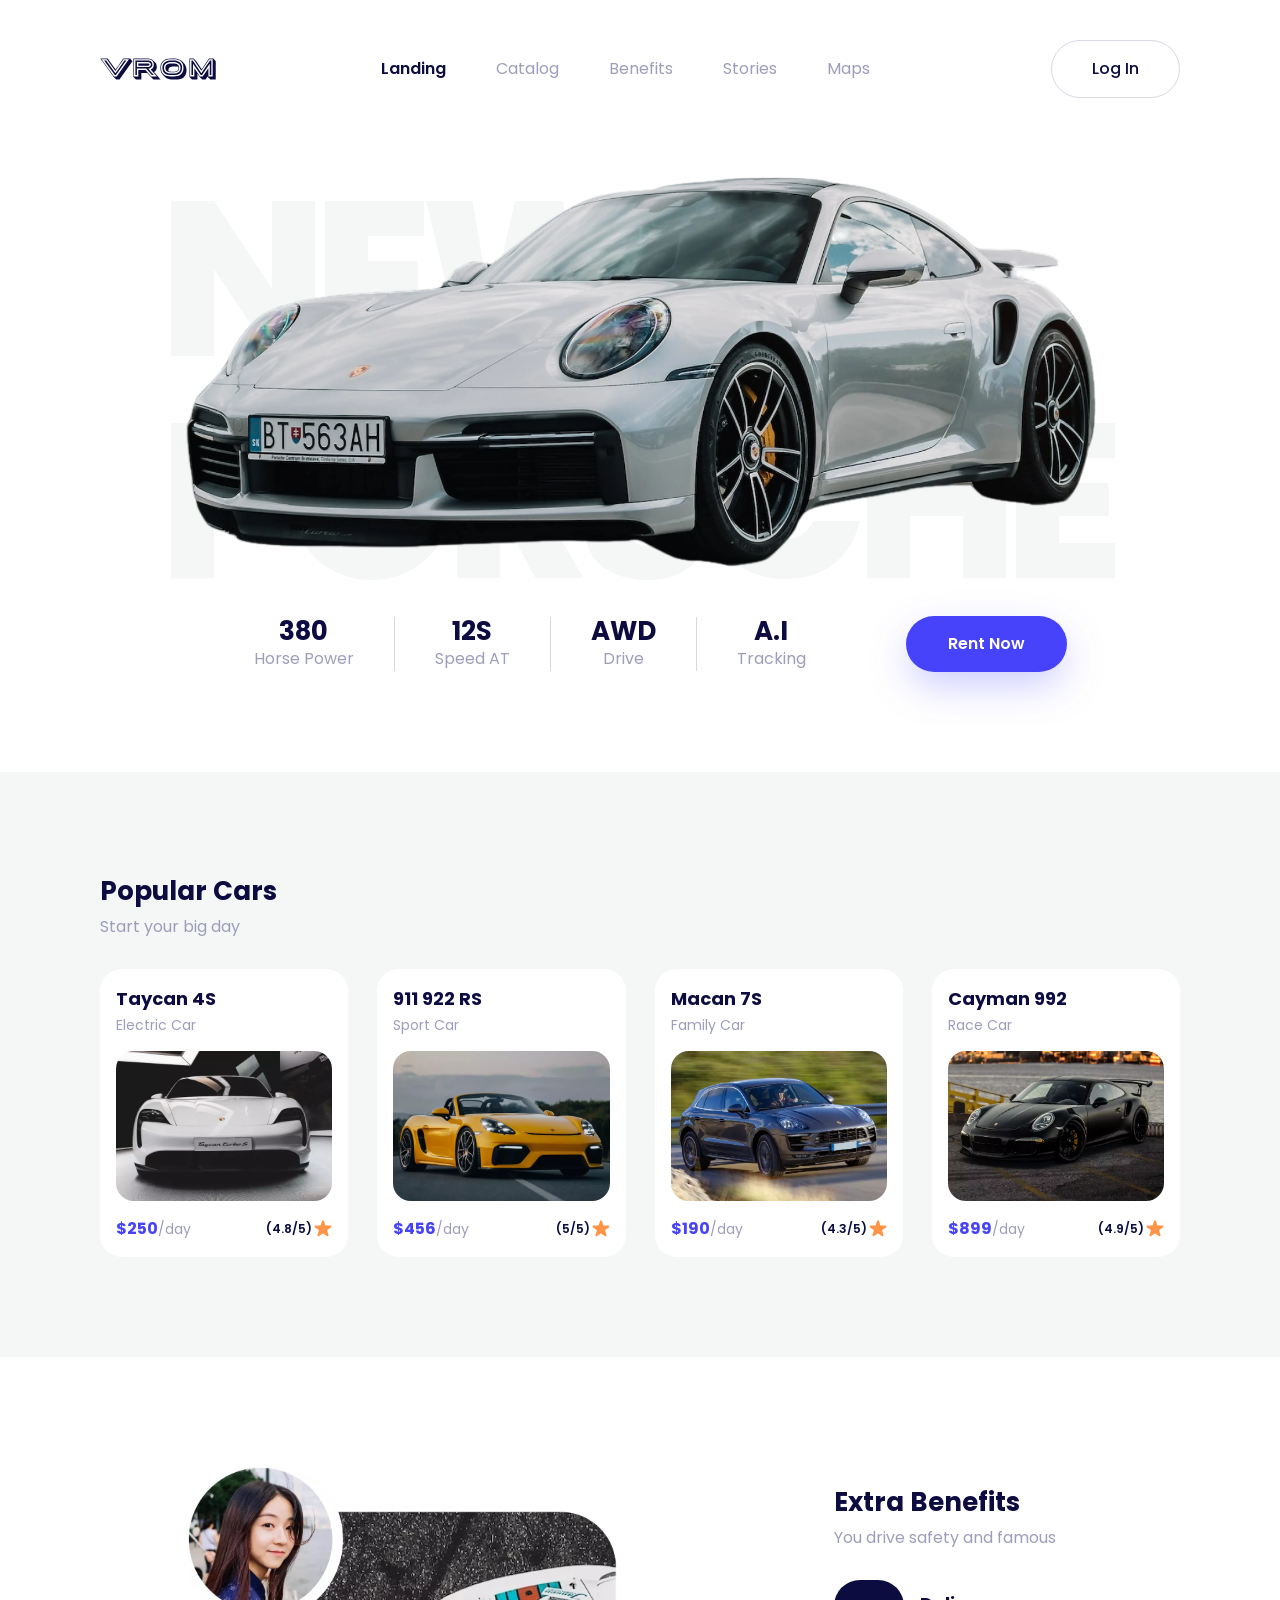
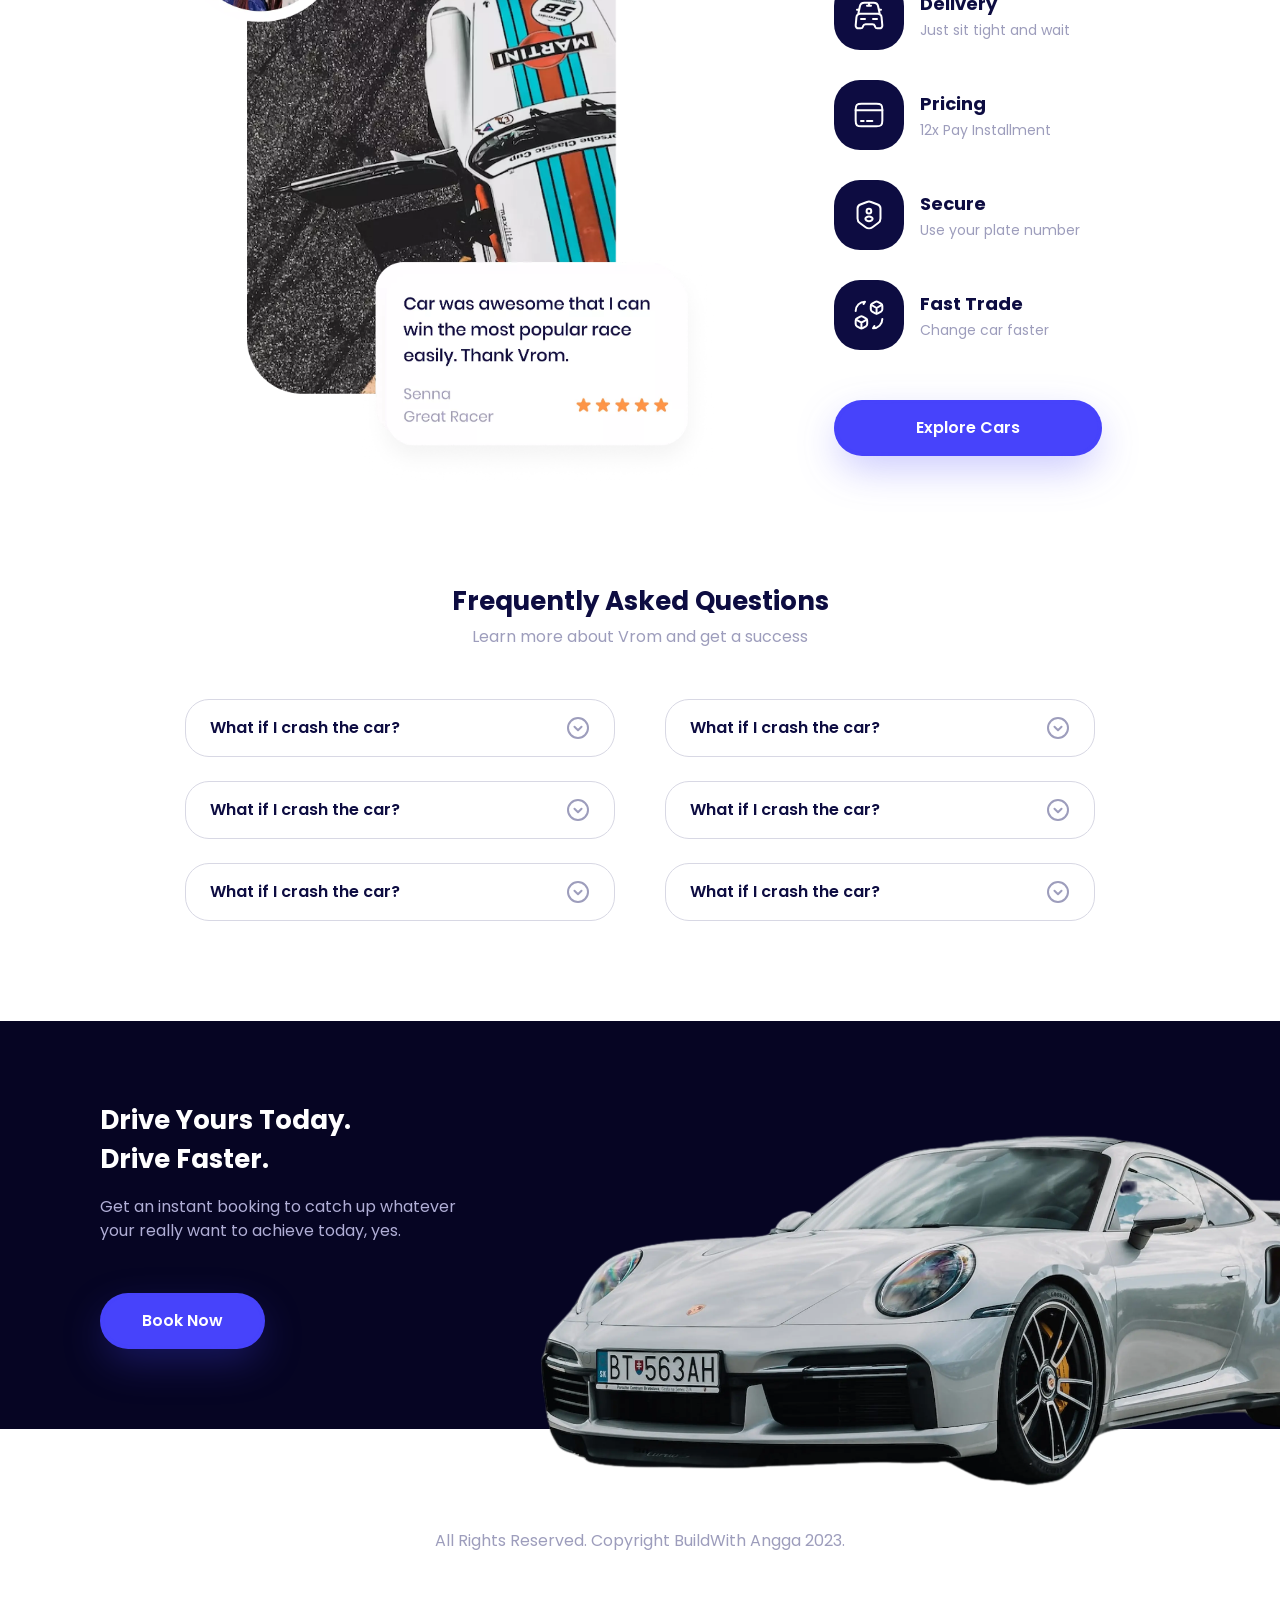
==== commit 62d91163: "feat: update details page" ====
--- a/public/pages/index.html
+++ b/public/pages/index.html
@@ -7,13 +7,12 @@
         <meta name="viewport" content="width=device-width, initial-scale=1.0">
         <title>Landing Page</title>
 
+        <link href="https://unpkg.com/aos@2.3.1/dist/aos.css" rel="stylesheet">
         <link rel="stylesheet" href="../css/main.css">
-
-        <link href="https://unpkg.com/aos@2.3.1/dist/aos.css" rel="stylesheet">
     </head>
 
     <body>
-        <nav class="container relative mt-4 lg:my-10">
+        <nav class="container relative my-4 lg:my-10">
             <div class="flex flex-col justify-between w-full lg:flex-row lg:items-center">
                 <!-- Logo & Toggler Button here -->
                 <div class="flex items-center justify-between">
@@ -306,14 +305,14 @@
                         <div class="p-1 rounded-full bg-primary group">
                             <a href="#!" class="btn-primary">
                                 <p
-                                    class="transition-all duration-[320ms] translate-x-14 group-hover:translate-x-4 text-center">
+                                    class="transition-all duration-[320ms] translate-x-3 group-hover:-translate-x-10 text-center">
                                     Explore Cars
                                     <!-- <span class="float-right !-translate-x-10">
                                         <img src="../assets/svgs/ic-arrow-right.svg" alt="">
                                     </span> -->
                                 </p>
                                 <img src="../assets/svgs/ic-arrow-right.svg"
-                                    class="transition-all duration-[320ms] opacity-0 group-hover:opacity-100 group-hover:translate-x-20"
+                                    class="transition-all duration-[320ms] opacity-0 group-hover:opacity-100 group-hover:translate-x-10"
                                     alt="">
                             </a>
                         </div>
--- a/public/css/main.css
+++ b/public/css/main.css
@@ -605,6 +605,7 @@
   display: flex;
   min-height: 47px;
   align-items: center;
+  justify-content: center;
   border-radius: 9999px;
   --tw-bg-opacity: 1;
   background-color: rgb(71 67 251 / var(--tw-bg-opacity));
@@ -681,6 +682,9 @@
 }
 
 .card-popular:hover{
+  --tw-scale-x: 1.02;
+  --tw-scale-y: 1.02;
+  transform: translate(var(--tw-translate-x), var(--tw-translate-y)) rotate(var(--tw-rotate)) skewX(var(--tw-skew-x)) skewY(var(--tw-skew-y)) scaleX(var(--tw-scale-x)) scaleY(var(--tw-scale-y));
   --tw-shadow: 0 22px 50px #D4D6DA;
   --tw-shadow-colored: 0 22px 50px var(--tw-shadow-color);
   box-shadow: var(--tw-ring-offset-shadow, 0 0 #0000), var(--tw-ring-shadow, 0 0 #0000), var(--tw-shadow);
@@ -692,6 +696,29 @@
   align-self: stretch;
   --tw-bg-opacity: 1;
   background-color: rgb(216 216 228 / var(--tw-bg-opacity));
+}
+
+.thumbnail{
+  height: 75px;
+  width: 100%;
+  border-radius: 18px;
+  transition-property: all;
+  transition-timing-function: cubic-bezier(0.4, 0, 0.2, 1);
+  transition-duration: 150ms;
+}
+
+@media (min-width: 768px){
+  .thumbnail{
+    height: 120px;
+  }
+}
+
+.thumbnail.selected{
+  --tw-ring-offset-shadow: var(--tw-ring-inset) 0 0 0 var(--tw-ring-offset-width) var(--tw-ring-offset-color);
+  --tw-ring-shadow: var(--tw-ring-inset) 0 0 0 calc(4px + var(--tw-ring-offset-width)) var(--tw-ring-color);
+  box-shadow: var(--tw-ring-offset-shadow), var(--tw-ring-shadow), var(--tw-shadow, 0 0 #0000);
+  --tw-ring-opacity: 1;
+  --tw-ring-color: rgb(255 148 71 / var(--tw-ring-opacity));
 }
 
 .sr-only{
@@ -795,12 +822,8 @@
   z-index: 10;
 }
 
-.col-span-8{
-  grid-column: span 8 / span 8;
-}
-
-.col-span-4{
-  grid-column: span 4 / span 4;
+.col-span-12{
+  grid-column: span 12 / span 12;
 }
 
 .float-right{
@@ -829,6 +852,11 @@
 
 .clear-none{
   clear: none;
+}
+
+.my-4{
+  margin-top: 1rem;
+  margin-bottom: 1rem;
 }
 
 .mx-auto{
@@ -840,14 +868,30 @@
   margin-top: 1.5rem;
 }
 
+.mb-\[50px\]{
+  margin-bottom: 50px;
+}
+
+.mb-\[6px\]{
+  margin-bottom: 6px;
+}
+
+.mb-\[10px\]{
+  margin-bottom: 10px;
+}
+
+.mt-\[2px\]{
+  margin-top: 2px;
+}
+
+.mb-1{
+  margin-bottom: 0.25rem;
+}
+
 .mb-\[30px\]{
   margin-bottom: 30px;
 }
 
-.mb-1{
-  margin-bottom: 0.25rem;
-}
-
 .mb-\[2px\]{
   margin-bottom: 2px;
 }
@@ -856,10 +900,6 @@
   margin-top: 50px;
 }
 
-.mb-\[50px\]{
-  margin-bottom: 50px;
-}
-
 .mb-4{
   margin-bottom: 1rem;
 }
@@ -868,10 +908,6 @@
   margin-top: 0.5rem;
 }
 
-.mt-4{
-  margin-top: 1rem;
-}
-
 .box-border{
   box-sizing: border-box;
 }
@@ -968,8 +1004,12 @@
   height: 1.75rem;
 }
 
-.h-\[150px\]{
-  height: 150px;
+.h-auto{
+  height: auto;
+}
+
+.h-\[22px\]{
+  height: 22px;
 }
 
 .h-min{
@@ -977,6 +1017,10 @@
   height: min-content;
 }
 
+.h-\[150px\]{
+  height: 150px;
+}
+
 .max-h-\[332px\]{
   max-height: 332px;
 }
@@ -987,6 +1031,10 @@
 
 .w-7{
   width: 1.75rem;
+}
+
+.w-\[22px\]{
+  width: 22px;
 }
 
 .w-max{
@@ -998,6 +1046,26 @@
   min-width: 216px;
 }
 
+.max-w-\[230px\]{
+  max-width: 230px;
+}
+
+.max-w-\[70\%\]{
+  max-width: 70%;
+}
+
+.max-w-\[910px\]{
+  max-width: 910px;
+}
+
+.max-w-\[430px\]{
+  max-width: 430px;
+}
+
+.max-w-\[335px\]{
+  max-width: 335px;
+}
+
 .max-w-\[963px\]{
   max-width: 963px;
 }
@@ -1010,18 +1078,6 @@
   max-width: 268px;
 }
 
-.max-w-\[910px\]{
-  max-width: 910px;
-}
-
-.max-w-\[430px\]{
-  max-width: 430px;
-}
-
-.max-w-\[335px\]{
-  max-width: 335px;
-}
-
 .max-w-\[360px\]{
   max-width: 360px;
 }
@@ -1060,11 +1116,6 @@
 
 .translate-x-3{
   --tw-translate-x: 0.75rem;
-  transform: translate(var(--tw-translate-x), var(--tw-translate-y)) rotate(var(--tw-rotate)) skewX(var(--tw-skew-x)) skewY(var(--tw-skew-y)) scaleX(var(--tw-scale-x)) scaleY(var(--tw-scale-y));
-}
-
-.translate-x-14{
-  --tw-translate-x: 3.5rem;
   transform: translate(var(--tw-translate-x), var(--tw-translate-y)) rotate(var(--tw-rotate)) skewX(var(--tw-skew-x)) skewY(var(--tw-skew-y)) scaleX(var(--tw-scale-x)) scaleY(var(--tw-scale-y));
 }
 
@@ -1366,14 +1417,14 @@
   grid-auto-flow: column dense;
 }
 
+.grid-cols-12{
+  grid-template-columns: repeat(12, minmax(0, 1fr));
+}
+
 .grid-cols-4{
   grid-template-columns: repeat(4, minmax(0, 1fr));
 }
 
-.grid-cols-12{
-  grid-template-columns: repeat(12, minmax(0, 1fr));
-}
-
 .flex-row{
   flex-direction: row;
 }
@@ -1546,10 +1597,26 @@
   gap: 1rem;
 }
 
+.gap-5{
+  gap: 1.25rem;
+}
+
 .gap-\[30px\]{
   gap: 30px;
 }
 
+.gap-3{
+  gap: 0.75rem;
+}
+
+.gap-2{
+  gap: 0.5rem;
+}
+
+.gap-1{
+  gap: 0.25rem;
+}
+
 .gap-7{
   gap: 1.75rem;
 }
@@ -1562,20 +1629,8 @@
   gap: 29px;
 }
 
-.gap-1{
-  gap: 0.25rem;
-}
-
 .gap-8{
   gap: 2rem;
-}
-
-.gap-5{
-  gap: 1.25rem;
-}
-
-.gap-y-12{
-  row-gap: 3rem;
 }
 
 .gap-x-\[50px\]{
@@ -1585,6 +1640,10 @@
 
 .gap-y-6{
   row-gap: 1.5rem;
+}
+
+.gap-y-12{
+  row-gap: 3rem;
 }
 
 .space-x-2 > :not([hidden]) ~ :not([hidden]){
@@ -1601,18 +1660,18 @@
   --tw-space-x-reverse: 1;
 }
 
+.divide-y > :not([hidden]) ~ :not([hidden]){
+  --tw-divide-y-reverse: 0;
+  border-top-width: calc(1px * calc(1 - var(--tw-divide-y-reverse)));
+  border-bottom-width: calc(1px * var(--tw-divide-y-reverse));
+}
+
 .divide-x > :not([hidden]) ~ :not([hidden]){
   --tw-divide-x-reverse: 0;
   border-right-width: calc(1px * var(--tw-divide-x-reverse));
   border-left-width: calc(1px * calc(1 - var(--tw-divide-x-reverse)));
 }
 
-.divide-y > :not([hidden]) ~ :not([hidden]){
-  --tw-divide-y-reverse: 0;
-  border-top-width: calc(1px * calc(1 - var(--tw-divide-y-reverse)));
-  border-bottom-width: calc(1px * var(--tw-divide-y-reverse));
-}
-
 .divide-y-reverse > :not([hidden]) ~ :not([hidden]){
   --tw-divide-y-reverse: 1;
 }
@@ -1639,6 +1698,11 @@
 
 .divide-none > :not([hidden]) ~ :not([hidden]){
   border-style: none;
+}
+
+.divide-grey > :not([hidden]) ~ :not([hidden]){
+  --tw-divide-opacity: 1;
+  border-color: rgb(216 216 228 / var(--tw-divide-opacity));
 }
 
 .place-self-auto{
@@ -1864,32 +1928,32 @@
   word-break: keep-all;
 }
 
+.rounded-\[30px\]{
+  border-radius: 30px;
+}
+
+.rounded-\[18px\]{
+  border-radius: 18px;
+}
+
+.rounded-3xl{
+  border-radius: 1.5rem;
+}
+
 .rounded-full{
   border-radius: 9999px;
 }
 
-.rounded-\[18px\]{
-  border-radius: 18px;
+.rounded-\[24px\]{
+  border-radius: 24px;
 }
 
 .rounded-\[26px\]{
   border-radius: 26px;
 }
 
-.rounded-\[24px\]{
-  border-radius: 24px;
-}
-
 .rounded{
   border-radius: 0.25rem;
-}
-
-.rounded-\[30px\]{
-  border-radius: 30px;
-}
-
-.rounded-3xl{
-  border-radius: 1.5rem;
 }
 
 .rounded-t{
@@ -1987,16 +2051,21 @@
   border-color: rgb(216 216 228 / var(--tw-border-opacity));
 }
 
+.bg-darkGrey{
+  --tw-bg-opacity: 1;
+  background-color: rgb(245 246 246 / var(--tw-bg-opacity));
+}
+
+.bg-white{
+  --tw-bg-opacity: 1;
+  background-color: rgb(255 255 255 / var(--tw-bg-opacity));
+}
+
 .bg-primary{
   --tw-bg-opacity: 1;
   background-color: rgb(71 67 251 / var(--tw-bg-opacity));
 }
 
-.bg-darkGrey{
-  --tw-bg-opacity: 1;
-  background-color: rgb(245 246 246 / var(--tw-bg-opacity));
-}
-
 .bg-dark{
   --tw-bg-opacity: 1;
   background-color: rgb(13 12 65 / var(--tw-bg-opacity));
@@ -2012,16 +2081,6 @@
   background-color: rgb(255 0 0 / var(--tw-bg-opacity));
 }
 
-.bg-grey{
-  --tw-bg-opacity: 1;
-  background-color: rgb(216 216 228 / var(--tw-bg-opacity));
-}
-
-.bg-white{
-  --tw-bg-opacity: 1;
-  background-color: rgb(255 255 255 / var(--tw-bg-opacity));
-}
-
 .decoration-slice{
   -webkit-box-decoration-break: slice;
           box-decoration-break: slice;
@@ -2136,16 +2195,36 @@
   padding: 0.25rem;
 }
 
+.p-4{
+  padding: 1rem;
+}
+
+.p-5{
+  padding: 1.25rem;
+}
+
 .p-\[19px\]{
   padding: 19px;
 }
 
-.p-4{
-  padding: 1rem;
-}
-
-.p-5{
-  padding: 1.25rem;
+.py-\[70px\]{
+  padding-top: 70px;
+  padding-bottom: 70px;
+}
+
+.py-\[100px\]{
+  padding-top: 100px;
+  padding-bottom: 100px;
+}
+
+.px-6{
+  padding-left: 1.5rem;
+  padding-right: 1.5rem;
+}
+
+.py-4{
+  padding-top: 1rem;
+  padding-bottom: 1rem;
 }
 
 .px-3{
@@ -2153,21 +2232,6 @@
   padding-right: 0.75rem;
 }
 
-.py-\[100px\]{
-  padding-top: 100px;
-  padding-bottom: 100px;
-}
-
-.px-6{
-  padding-left: 1.5rem;
-  padding-right: 1.5rem;
-}
-
-.py-4{
-  padding-top: 1rem;
-  padding-bottom: 1rem;
-}
-
 .py-20{
   padding-top: 5rem;
   padding-bottom: 5rem;
@@ -2178,39 +2242,38 @@
   padding-bottom: 2.5rem;
 }
 
-.py-\[70px\]{
-  padding-top: 70px;
-  padding-bottom: 70px;
+.pb-\[30px\]{
+  padding-bottom: 30px;
+}
+
+.pb-5{
+  padding-bottom: 1.25rem;
+}
+
+.pt-5{
+  padding-top: 1.25rem;
+}
+
+.pb-\[25px\]{
+  padding-bottom: 25px;
 }
 
 .pt-4{
   padding-top: 1rem;
 }
 
-.pb-\[70px\]{
-  padding-bottom: 70px;
-}
-
 .pb-\[100px\]{
   padding-bottom: 100px;
 }
 
+.pt-\[30px\]{
+  padding-top: 30px;
+}
+
 .pt-\[100px\]{
   padding-top: 100px;
 }
 
-.pt-\[30px\]{
-  padding-top: 30px;
-}
-
-.pr-5{
-  padding-right: 1.25rem;
-}
-
-.pb-\[30px\]{
-  padding-bottom: 30px;
-}
-
 .text-left{
   text-align: left;
 }
@@ -2265,6 +2328,23 @@
 
 .align-super{
   vertical-align: super;
+}
+
+.text-base{
+  font-size: 1rem;
+  line-height: 1.5rem;
+}
+
+.text-\[28px\]{
+  font-size: 28px;
+}
+
+.text-\[22px\]{
+  font-size: 22px;
+}
+
+.text-\[26px\]{
+  font-size: 26px;
 }
 
 .text-\[220px\]{
@@ -2281,15 +2361,6 @@
   line-height: 1.25rem;
 }
 
-.text-\[26px\]{
-  font-size: 26px;
-}
-
-.text-base{
-  font-size: 1rem;
-  line-height: 1.5rem;
-}
-
 .text-lg{
   font-size: 1.125rem;
   line-height: 1.75rem;
@@ -2300,20 +2371,20 @@
   line-height: 1rem;
 }
 
+.font-normal{
+  font-weight: 400;
+}
+
+.font-semibold{
+  font-weight: 600;
+}
+
+.font-bold{
+  font-weight: 700;
+}
+
 .font-extrabold{
   font-weight: 800;
-}
-
-.font-bold{
-  font-weight: 700;
-}
-
-.font-normal{
-  font-weight: 400;
-}
-
-.font-semibold{
-  font-weight: 600;
 }
 
 .uppercase{
@@ -2384,12 +2455,16 @@
   font-variant-numeric: var(--tw-ordinal) var(--tw-slashed-zero) var(--tw-numeric-figure) var(--tw-numeric-spacing) var(--tw-numeric-fraction);
 }
 
+.leading-\[42px\]{
+  line-height: 42px;
+}
+
+.leading-\[26px\]{
+  line-height: 26px;
+}
+
 .leading-\[101\%\]{
   line-height: 101%;
-}
-
-.leading-\[26px\]{
-  line-height: 26px;
 }
 
 .tracking-\[-0\.06em\]{
@@ -2401,14 +2476,14 @@
   color: rgb(13 12 65 / var(--tw-text-opacity));
 }
 
+.text-secondary{
+  --tw-text-opacity: 1;
+  color: rgb(157 157 188 / var(--tw-text-opacity));
+}
+
 .text-darkGrey{
   --tw-text-opacity: 1;
   color: rgb(245 246 246 / var(--tw-text-opacity));
-}
-
-.text-secondary{
-  --tw-text-opacity: 1;
-  color: rgb(157 157 188 / var(--tw-text-opacity));
 }
 
 .text-primary{
@@ -2776,11 +2851,6 @@
   content: var(--tw-content);
 }
 
-.last\:after\:content-\[\'\'\]:last-child::after{
-  --tw-content: '';
-  content: var(--tw-content);
-}
-
 .last\:after\:content-none:last-child::after{
   --tw-content: none;
   content: var(--tw-content);
@@ -2808,6 +2878,16 @@
   text-align: center;
 }
 
+.group:hover .group-hover\:-translate-x-10{
+  --tw-translate-x: -2.5rem;
+  transform: translate(var(--tw-translate-x), var(--tw-translate-y)) rotate(var(--tw-rotate)) skewX(var(--tw-skew-x)) skewY(var(--tw-skew-y)) scaleX(var(--tw-scale-x)) scaleY(var(--tw-scale-y));
+}
+
+.group:hover .group-hover\:translate-x-10{
+  --tw-translate-x: 2.5rem;
+  transform: translate(var(--tw-translate-x), var(--tw-translate-y)) rotate(var(--tw-rotate)) skewX(var(--tw-skew-x)) skewY(var(--tw-skew-y)) scaleX(var(--tw-scale-x)) scaleY(var(--tw-scale-y));
+}
+
 .group:hover .group-hover\:-translate-x-1{
   --tw-translate-x: -0.25rem;
   transform: translate(var(--tw-translate-x), var(--tw-translate-y)) rotate(var(--tw-rotate)) skewX(var(--tw-skew-x)) skewY(var(--tw-skew-y)) scaleX(var(--tw-scale-x)) scaleY(var(--tw-scale-y));
@@ -2815,16 +2895,6 @@
 
 .group:hover .group-hover\:translate-x-1{
   --tw-translate-x: 0.25rem;
-  transform: translate(var(--tw-translate-x), var(--tw-translate-y)) rotate(var(--tw-rotate)) skewX(var(--tw-skew-x)) skewY(var(--tw-skew-y)) scaleX(var(--tw-scale-x)) scaleY(var(--tw-scale-y));
-}
-
-.group:hover .group-hover\:translate-x-4{
-  --tw-translate-x: 1rem;
-  transform: translate(var(--tw-translate-x), var(--tw-translate-y)) rotate(var(--tw-rotate)) skewX(var(--tw-skew-x)) skewY(var(--tw-skew-y)) scaleX(var(--tw-scale-x)) scaleY(var(--tw-scale-y));
-}
-
-.group:hover .group-hover\:translate-x-20{
-  --tw-translate-x: 5rem;
   transform: translate(var(--tw-translate-x), var(--tw-translate-y)) rotate(var(--tw-rotate)) skewX(var(--tw-skew-x)) skewY(var(--tw-skew-y)) scaleX(var(--tw-scale-x)) scaleY(var(--tw-scale-y));
 }
 
@@ -2881,16 +2951,32 @@
 }
 
 @media (min-width: 768px){
+  .md\:col-span-8{
+    grid-column: span 8 / span 8;
+  }
+
+  .md\:col-start-5{
+    grid-column-start: 5;
+  }
+
+  .md\:h-\[490px\]{
+    height: 490px;
+  }
+
+  .md\:grid-cols-2{
+    grid-template-columns: repeat(2, minmax(0, 1fr));
+  }
+
   .md\:grid-cols-4{
     grid-template-columns: repeat(4, minmax(0, 1fr));
   }
 
-  .md\:grid-cols-2{
-    grid-template-columns: repeat(2, minmax(0, 1fr));
-  }
-
   .md\:flex-row{
     flex-direction: row;
+  }
+
+  .md\:gap-5{
+    gap: 1.25rem;
   }
 
   .md\:px-10{
@@ -2917,6 +3003,22 @@
 }
 
 @media (min-width: 1024px){
+  .lg\:col-span-8{
+    grid-column: span 8 / span 8;
+  }
+
+  .lg\:col-span-4{
+    grid-column: span 4 / span 4;
+  }
+
+  .lg\:col-start-1{
+    grid-column-start: 1;
+  }
+
+  .lg\:col-start-auto{
+    grid-column-start: auto;
+  }
+
   .lg\:my-10{
     margin-top: 2.5rem;
     margin-bottom: 2.5rem;
@@ -2968,10 +3070,6 @@
 
   .lg\:gap-\[120px\]{
     gap: 120px;
-  }
-
-  .lg\:pt-10{
-    padding-top: 2.5rem;
   }
 }
 
@@ -2981,9 +3079,4 @@
       paint-order: markers;
     }
   }
-}
-
-.\[\&\:not\(\:last-child\)\]\:after\:content-\[\'\/\'\]:not(:last-child)::after{
-  --tw-content: '/';
-  content: var(--tw-content);
 }
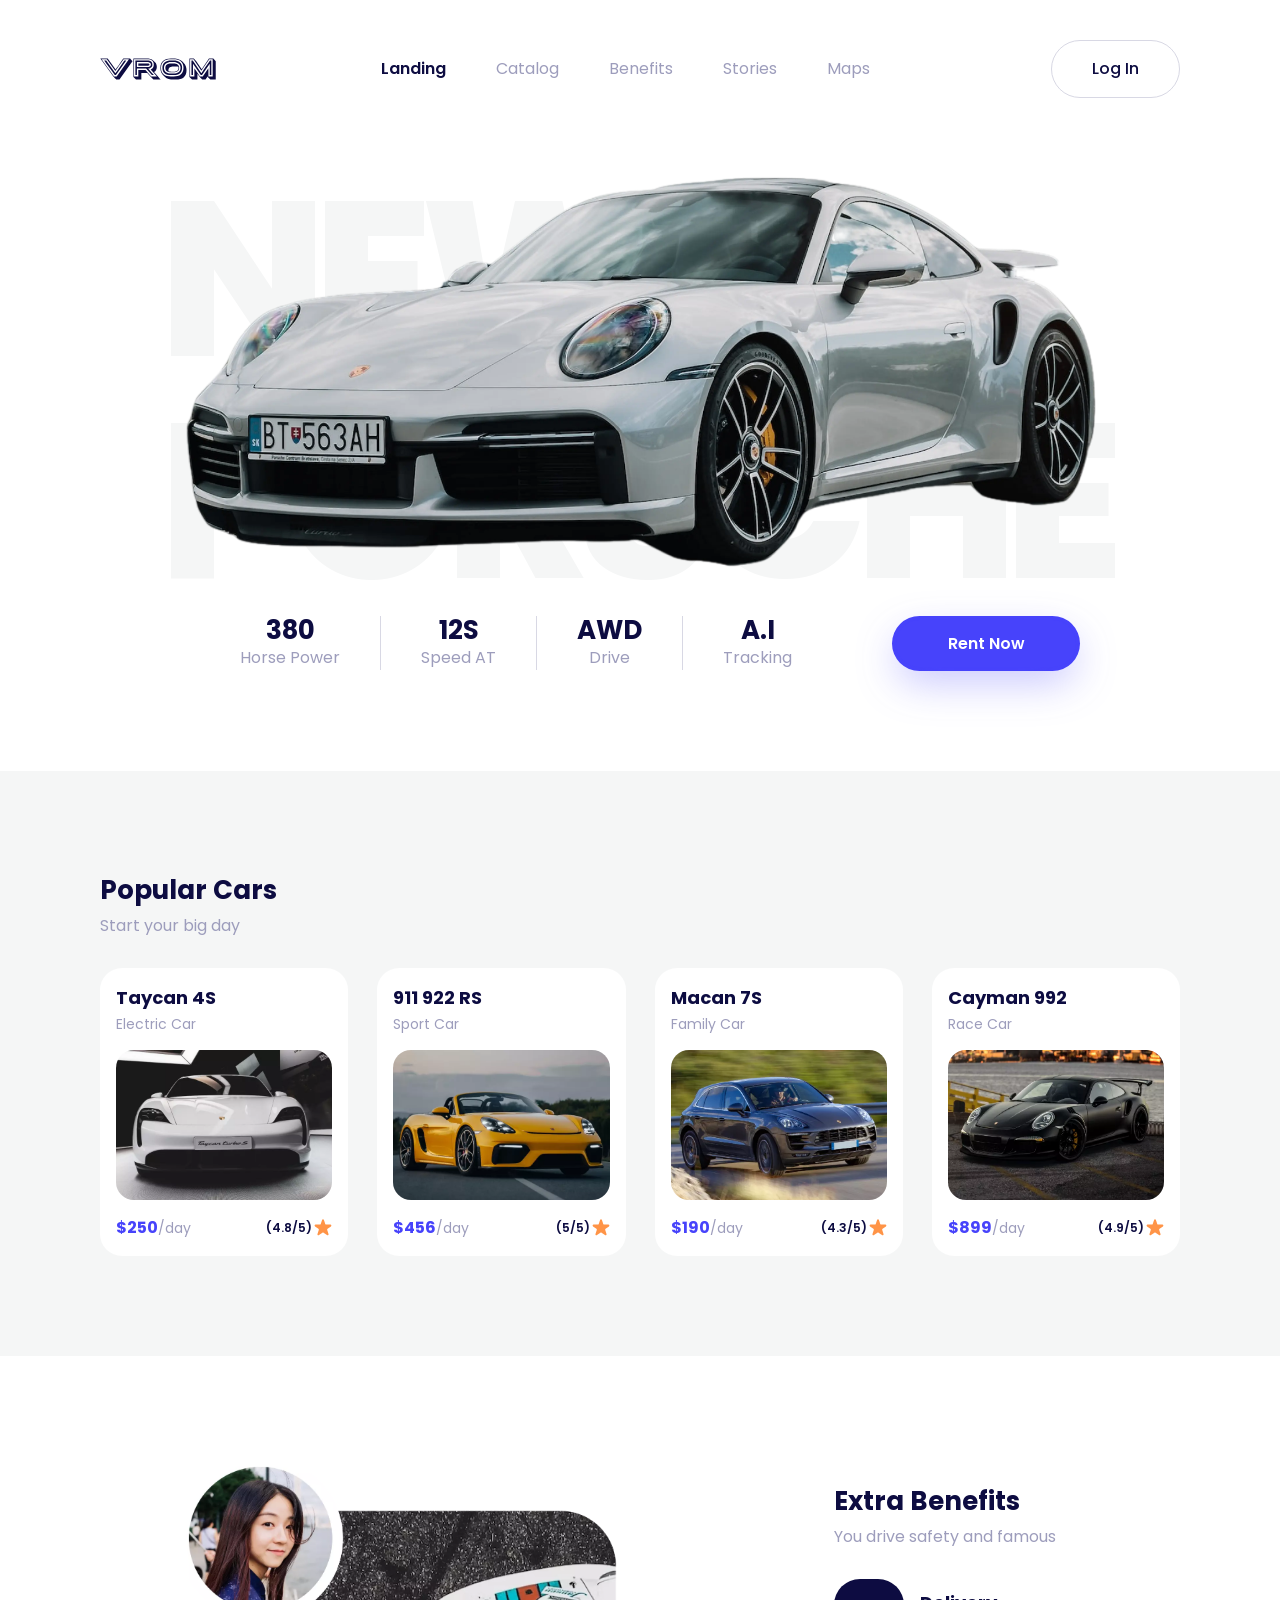
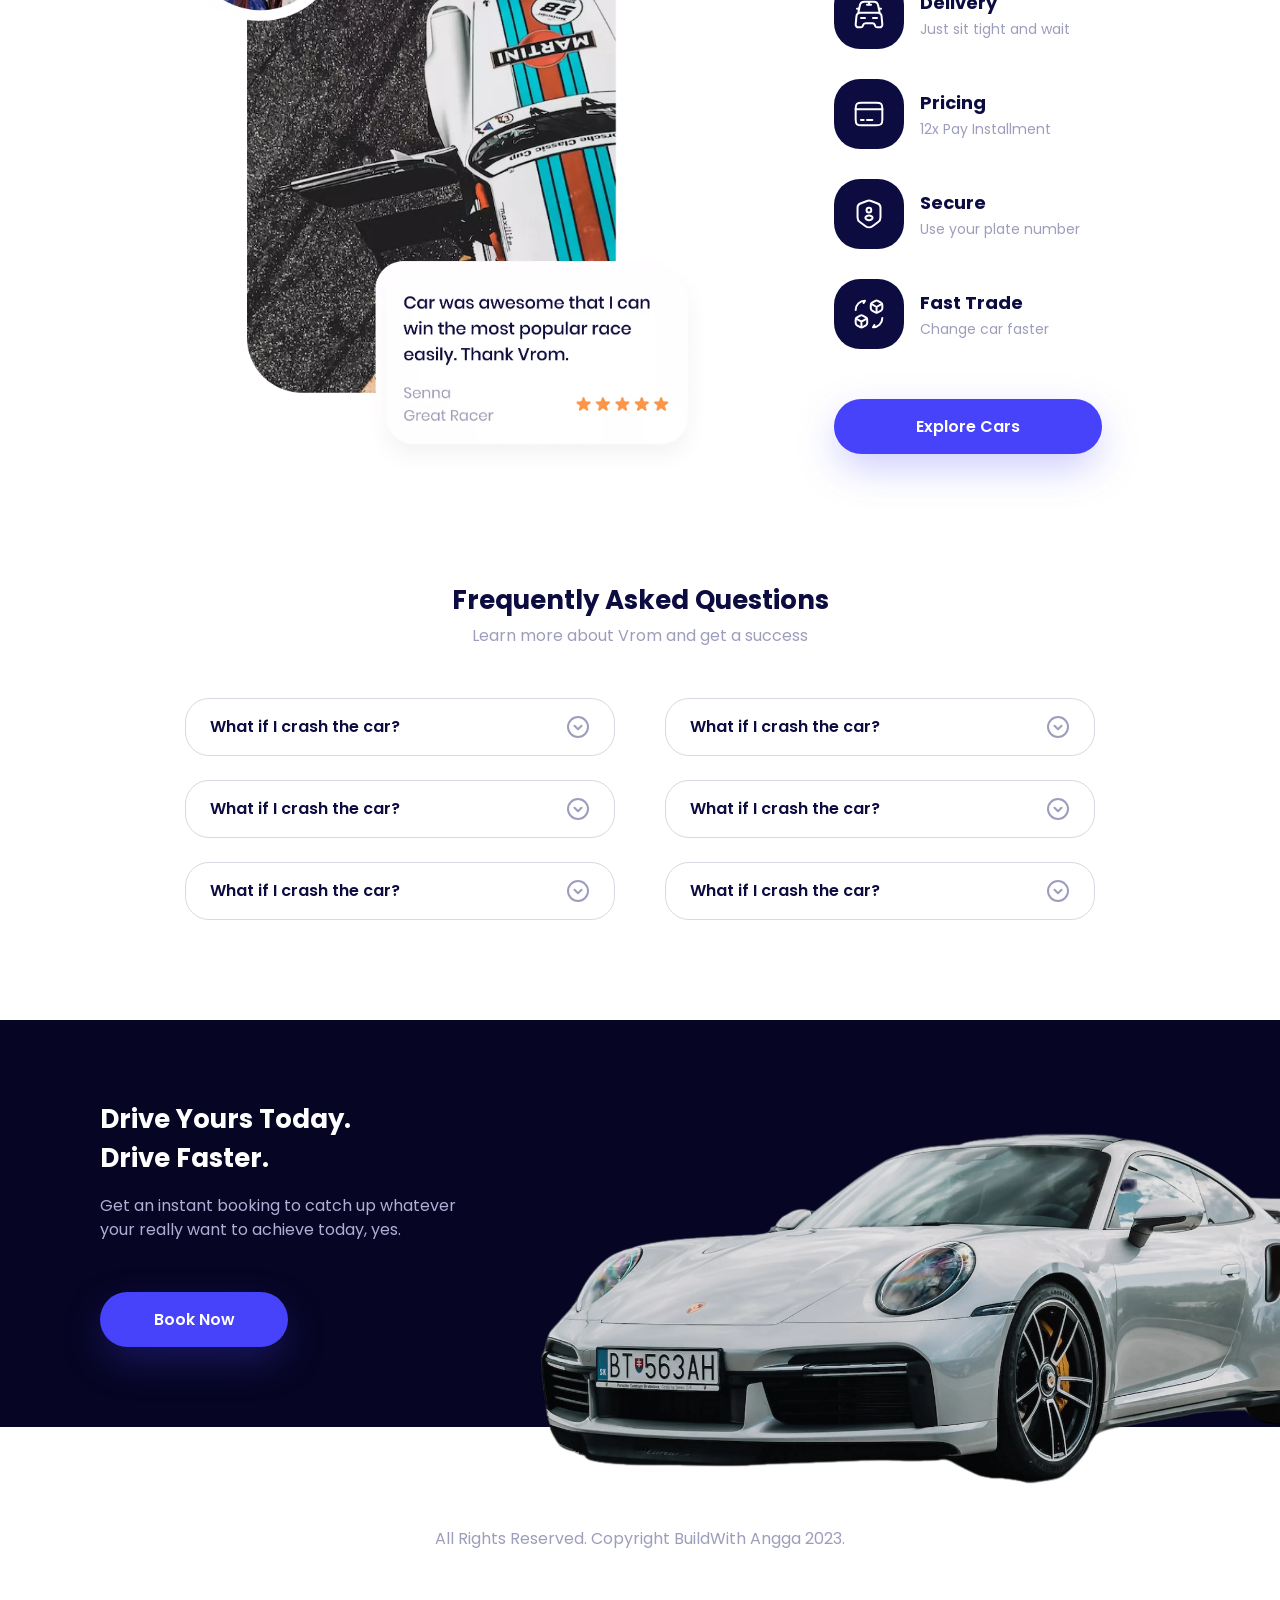
==== commit c7c89691: "style: update btn primary animation" ====
--- a/public/pages/index.html
+++ b/public/pages/index.html
@@ -22,8 +22,7 @@
                     </a>
                     <!-- RESPONSIVE NAVBAR BUTTON TOGGLER -->
                     <div class="block lg:hidden">
-                        <button class="p-1 outline-none mobile-menu-button" id="navbarToggler"
-                            data-target="#navigation">
+                        <button class="p-1 outline-none mobileMenuButton" id="navbarToggler" data-target="#navigation">
                             <svg class="text-dark w-7 h-7" fill="none" stroke="currentColor" viewBox="0 0 24 24"
                                 xmlns="http://www.w3.org/2000/svg">
                                 <path stroke-linecap="round" stroke-linejoin="round" stroke-width="2"
@@ -38,15 +37,15 @@
                     <div
                         class="flex flex-col items-baseline gap-4 mt-6 lg:justify-between lg:flex-row lg:items-center lg:mt-0">
                         <div
-                            class="flex flex-col w-full mx-auto lg:w-auto gap-4 lg:gap-[50px] lg:items-center lg:flex-row">
+                            class="flex flex-col w-full ml-auto lg:w-auto gap-4 lg:gap-[50px] lg:items-center lg:flex-row">
                             <a href="./index.html" class="nav-link-item active">Landing</a>
                             <a href="#!" class="nav-link-item">Catalog</a>
                             <a href="#!" class="nav-link-item">Benefits</a>
                             <a href="#!" class="nav-link-item">Stories</a>
                             <a href="#!" class="nav-link-item">Maps</a>
                         </div>
-                        <div class="flex flex-col w-full lg:w-auto lg:gap-12 lg:items-center lg:flex-row">
-                            <a href="#!" class="btn-secondary">
+                        <div class="flex flex-col w-full ml-auto lg:w-auto lg:gap-12 lg:items-center lg:flex-row">
+                            <a href="sign-in.html" class="btn-secondary">
                                 Log In
                             </a>
                         </div>
@@ -74,9 +73,8 @@
                         data-aos="zoom-in" data-aos-delay="950">
                 </div>
 
-                <div class="flex flex-col md:flex-row items-center justify-around lg:gap-[60px] gap-7">
+                <div class="flex flex-col lg:flex-row items-center justify-around lg:gap-[60px] gap-7">
                     <!-- Car Details -->
-                    <!-- <div class="grid items-center grid-cols-4 gap-y-12"> -->
                     <div class="flex items-center gap-y-12">
                         <div class="flex flex-col items-center gap-[2px] px-3 md:px-10" data-aos="fade-left"
                             data-aos-delay="1400">
@@ -120,12 +118,13 @@
                     </div>
                     <!-- Button Primary -->
                     <div class="p-1 rounded-full bg-primary group" data-aos="zoom-in" data-aos-delay="3400">
-                        <a href="./details.html" class="btn-primary">
-                            <p class="transition-all duration-[320ms] translate-x-3 group-hover:-translate-x-1">
+                        <a href="payment.html" class="btn-primary">
+                            <p
+                                class="transition-all duration-[320ms] absolute left-1/2 -translate-x-1/2 group-hover:left-[26px] group-hover:translate-x-0">
                                 Rent Now
                             </p>
                             <img src="../assets/svgs/ic-arrow-right.svg"
-                                class="opacity-0 group-hover:opacity-100 group-hover:translate-x-1 transition-all duration-[320ms]"
+                                class="transition-all duration-[320ms] opacity-0 group-hover:opacity-100 right-1/2 group-hover:right-[26px] absolute"
                                 alt="">
                         </a>
                     </div>
@@ -144,7 +143,7 @@
                 </header>
 
                 <!-- Cars -->
-                <div class="grid md:grid-cols-4 gap-[29px]">
+                <div class="grid md:grid-cols-2 lg:grid-cols-4 gap-[29px]">
                     <!-- Card -->
                     <div class="card-popular">
                         <div>
@@ -243,8 +242,8 @@
 
         <!-- Extra Benefits -->
         <section class="container relative pt-[100px]">
-            <div class="flex items-center flex-col lg:flex-row justify-center gap-8 lg:gap-[120px]">
-                <img src="../assets/images/illustration-01.webp" class="w-full max-w-[536px]" alt="">
+            <div class="flex items-center flex-col md:flex-row flex-wrap justify-center gap-8 lg:gap-[120px]">
+                <img src="../assets/images/illustration-01.webp" class="w-full lg:max-w-[536px]" alt="">
                 <div class="max-w-[268px] w-full">
                     <div class="flex flex-col gap-[30px]">
                         <header>
@@ -305,14 +304,11 @@
                         <div class="p-1 rounded-full bg-primary group">
                             <a href="#!" class="btn-primary">
                                 <p
-                                    class="transition-all duration-[320ms] translate-x-3 group-hover:-translate-x-10 text-center">
+                                    class="transition-all duration-[320ms] absolute left-1/2 -translate-x-1/2 group-hover:left-[26px] group-hover:translate-x-0">
                                     Explore Cars
-                                    <!-- <span class="float-right !-translate-x-10">
-                                        <img src="../assets/svgs/ic-arrow-right.svg" alt="">
-                                    </span> -->
                                 </p>
                                 <img src="../assets/svgs/ic-arrow-right.svg"
-                                    class="transition-all duration-[320ms] opacity-0 group-hover:opacity-100 group-hover:translate-x-10"
+                                    class="transition-all duration-[320ms] opacity-0 group-hover:opacity-100 right-1/2 group-hover:right-[26px] absolute"
                                     alt="">
                             </a>
                         </div>
@@ -445,12 +441,13 @@
                     </header>
                     <!-- Button Primary -->
                     <div class="p-1 rounded-full bg-primary group w-max">
-                        <a href="#!" class="btn-primary">
-                            <p class="transition-all duration-[320ms] translate-x-3 group-hover:-translate-x-1">
+                        <a href="details.html" class="btn-primary">
+                            <p
+                                class="transition-all duration-[320ms] absolute left-1/2 -translate-x-1/2 group-hover:left-[26px] group-hover:translate-x-0">
                                 Book Now
                             </p>
                             <img src="../assets/svgs/ic-arrow-right.svg"
-                                class="opacity-0 group-hover:opacity-100 group-hover:translate-x-1 transition-all duration-[320ms]"
+                                class="transition-all duration-[320ms] opacity-0 group-hover:opacity-100 right-1/2 group-hover:right-[26px] absolute"
                                 alt="">
                         </a>
                     </div>
@@ -471,7 +468,9 @@
         <script>
             AOS.init({ once: true, duration: 300, easing: 'ease-out' });
         </script>
-        <script src="../scripts/script.js"></script>
+        <script src="https://code.jquery.com/jquery-3.6.3.min.js"
+            integrity="sha256-pvPw+upLPUjgMXY0G+8O0xUf+/Im1MZjXxxgOcBQBXU=" crossorigin="anonymous"></script>
+        <script type="text/javascript" src="../scripts/script.js"></script>
     </body>
 
 </html>
--- a/public/css/main.css
+++ b/public/css/main.css
@@ -433,6 +433,8 @@
 
 body{
   font-family: Poppins, sans-serif;
+  --tw-text-opacity: 1;
+  color: rgb(13 12 65 / var(--tw-text-opacity));
 }
 
 *, ::before, ::after{
@@ -596,16 +598,11 @@
   color: rgb(13 12 65 / var(--tw-text-opacity));
 }
 
-.btn-primary::before,.btn-primary::after {
-  display: none;
-}
-
 .btn-primary{
   position: relative;
-  display: flex;
+  display: block;
   min-height: 47px;
-  align-items: center;
-  justify-content: center;
+  min-width: 180px;
   border-radius: 9999px;
   --tw-bg-opacity: 1;
   background-color: rgb(71 67 251 / var(--tw-bg-opacity));
@@ -613,7 +610,6 @@
   padding-bottom: 0.75rem;
   padding-left: 26px;
   padding-right: 26px;
-  text-align: center;
   font-size: 1rem;
   line-height: 1.5rem;
   font-weight: 600;
@@ -635,6 +631,7 @@
 }
 
 .btn-secondary{
+  display: block;
   border-radius: 50px;
   border-width: 1px;
   --tw-border-opacity: 1;
@@ -721,6 +718,14 @@
   --tw-ring-color: rgb(255 148 71 / var(--tw-ring-opacity));
 }
 
+.boxPayment input[type="radio"]:checked + label{
+  --tw-shadow-color: #4743FB;
+  --tw-shadow: var(--tw-shadow-colored);
+  --tw-shadow: 0 0 0 2px #4743FB inset;
+  --tw-shadow-colored: inset 0 0 0 2px var(--tw-shadow-color);
+  box-shadow: var(--tw-ring-offset-shadow, 0 0 #0000), var(--tw-ring-shadow, 0 0 #0000), var(--tw-shadow);
+}
+
 .sr-only{
   position: absolute;
   width: 1px;
@@ -798,6 +803,18 @@
   left: -0.25rem;
 }
 
+.bottom-0{
+  bottom: 0px;
+}
+
+.left-1\/2{
+  left: 50%;
+}
+
+.right-1\/2{
+  right: 50%;
+}
+
 .bottom-\[-30px\]{
   bottom: -30px;
 }
@@ -806,6 +823,14 @@
   right: 0px;
 }
 
+.right-\[-7px\]{
+  right: -7px;
+}
+
+.bottom-\[9px\]{
+  bottom: 9px;
+}
+
 .isolate{
   isolation: isolate;
 }
@@ -814,12 +839,24 @@
   isolation: auto;
 }
 
+.z-50{
+  z-index: 50;
+}
+
 .z-0{
   z-index: 0;
 }
 
 .z-10{
   z-index: 10;
+}
+
+.col-span-2{
+  grid-column: span 2 / span 2;
+}
+
+.col-span-1{
+  grid-column: span 1 / span 1;
 }
 
 .col-span-12{
@@ -868,6 +905,26 @@
   margin-top: 1.5rem;
 }
 
+.ml-auto{
+  margin-left: auto;
+}
+
+.mb-\[30px\]{
+  margin-bottom: 30px;
+}
+
+.mb-1{
+  margin-bottom: 0.25rem;
+}
+
+.mt-\[26px\]{
+  margin-top: 26px;
+}
+
+.-mr-\[100px\]{
+  margin-right: -100px;
+}
+
 .mb-\[50px\]{
   margin-bottom: 50px;
 }
@@ -884,12 +941,8 @@
   margin-top: 2px;
 }
 
-.mb-1{
-  margin-bottom: 0.25rem;
-}
-
-.mb-\[30px\]{
-  margin-bottom: 30px;
+.mt-auto{
+  margin-top: auto;
 }
 
 .mb-\[2px\]{
@@ -904,6 +957,14 @@
   margin-bottom: 1rem;
 }
 
+.mt-5{
+  margin-top: 1.25rem;
+}
+
+.mt-1{
+  margin-top: 0.25rem;
+}
+
 .mt-2{
   margin-top: 0.5rem;
 }
@@ -1006,6 +1067,10 @@
 
 .h-auto{
   height: auto;
+}
+
+.h-full{
+  height: 100%;
 }
 
 .h-\[22px\]{
@@ -1021,10 +1086,26 @@
   height: 150px;
 }
 
+.h-\[120px\]{
+  height: 120px;
+}
+
+.h-\[36px\]{
+  height: 36px;
+}
+
 .max-h-\[332px\]{
   max-height: 332px;
 }
 
+.min-h-\[calc\(100vh-70px\)\]{
+  min-height: calc(100vh - 70px);
+}
+
+.min-h-\[80px\]{
+  min-height: 80px;
+}
+
 .w-full{
   width: 100%;
 }
@@ -1033,8 +1114,8 @@
   width: 1.75rem;
 }
 
-.w-\[22px\]{
-  width: 22px;
+.w-\[55px\]{
+  width: 55px;
 }
 
 .w-max{
@@ -1042,10 +1123,34 @@
   width: max-content;
 }
 
+.w-\[22px\]{
+  width: 22px;
+}
+
+.w-\[210px\]{
+  width: 210px;
+}
+
+.w-\[120px\]{
+  width: 120px;
+}
+
+.w-\[36px\]{
+  width: 36px;
+}
+
 .min-w-\[216px\]{
   min-width: 216px;
 }
 
+.max-w-\[490px\]{
+  max-width: 490px;
+}
+
+.max-w-\[50\%\]{
+  max-width: 50%;
+}
+
 .max-w-\[230px\]{
   max-width: 230px;
 }
@@ -1070,10 +1175,6 @@
   max-width: 963px;
 }
 
-.max-w-\[536px\]{
-  max-width: 536px;
-}
-
 .max-w-\[268px\]{
   max-width: 268px;
 }
@@ -1112,6 +1213,16 @@
 
 .border-separate{
   border-collapse: separate;
+}
+
+.translate-y-\[107\%\]{
+  --tw-translate-y: 107%;
+  transform: translate(var(--tw-translate-x), var(--tw-translate-y)) rotate(var(--tw-rotate)) skewX(var(--tw-skew-x)) skewY(var(--tw-skew-y)) scaleX(var(--tw-scale-x)) scaleY(var(--tw-scale-y));
+}
+
+.-translate-x-1\/2{
+  --tw-translate-x: -50%;
+  transform: translate(var(--tw-translate-x), var(--tw-translate-y)) rotate(var(--tw-rotate)) skewX(var(--tw-skew-x)) skewY(var(--tw-skew-y)) scaleX(var(--tw-scale-x)) scaleY(var(--tw-scale-y));
 }
 
 .translate-x-3{
@@ -1119,11 +1230,6 @@
   transform: translate(var(--tw-translate-x), var(--tw-translate-y)) rotate(var(--tw-rotate)) skewX(var(--tw-skew-x)) skewY(var(--tw-skew-y)) scaleX(var(--tw-scale-x)) scaleY(var(--tw-scale-y));
 }
 
-.\!-translate-x-10{
-  --tw-translate-x: -2.5rem !important;
-  transform: translate(var(--tw-translate-x), var(--tw-translate-y)) rotate(var(--tw-rotate)) skewX(var(--tw-skew-x)) skewY(var(--tw-skew-y)) scaleX(var(--tw-scale-x)) scaleY(var(--tw-scale-y)) !important;
-}
-
 .rotate-180{
   --tw-rotate: 180deg;
   transform: translate(var(--tw-translate-x), var(--tw-translate-y)) rotate(var(--tw-rotate)) skewX(var(--tw-skew-x)) skewY(var(--tw-skew-y)) scaleX(var(--tw-scale-x)) scaleY(var(--tw-scale-y));
@@ -1147,6 +1253,10 @@
 
 .transform-none{
   transform: none;
+}
+
+.cursor-pointer{
+  cursor: pointer;
 }
 
 .touch-auto{
@@ -1417,6 +1527,10 @@
   grid-auto-flow: column dense;
 }
 
+.grid-cols-2{
+  grid-template-columns: repeat(2, minmax(0, 1fr));
+}
+
 .grid-cols-12{
   grid-template-columns: repeat(12, minmax(0, 1fr));
 }
@@ -1597,18 +1711,22 @@
   gap: 1rem;
 }
 
+.gap-\[10px\]{
+  gap: 10px;
+}
+
 .gap-5{
   gap: 1.25rem;
 }
 
+.gap-3{
+  gap: 0.75rem;
+}
+
 .gap-\[30px\]{
   gap: 30px;
 }
 
-.gap-3{
-  gap: 0.75rem;
-}
-
 .gap-2{
   gap: 0.5rem;
 }
@@ -1617,29 +1735,34 @@
   gap: 0.25rem;
 }
 
+.gap-\[29px\]{
+  gap: 29px;
+}
+
+.gap-\[2px\]{
+  gap: 2px;
+}
+
 .gap-7{
   gap: 1.75rem;
 }
 
-.gap-\[2px\]{
-  gap: 2px;
-}
-
-.gap-\[29px\]{
-  gap: 29px;
-}
-
 .gap-8{
   gap: 2rem;
+}
+
+.gap-y-6{
+  row-gap: 1.5rem;
+}
+
+.gap-x-4{
+  -moz-column-gap: 1rem;
+       column-gap: 1rem;
 }
 
 .gap-x-\[50px\]{
   -moz-column-gap: 50px;
        column-gap: 50px;
-}
-
-.gap-y-6{
-  row-gap: 1.5rem;
 }
 
 .gap-y-12{
@@ -1928,6 +2051,22 @@
   word-break: keep-all;
 }
 
+.rounded-full{
+  border-radius: 9999px;
+}
+
+.rounded-\[22px\]{
+  border-radius: 22px;
+}
+
+.rounded-3xl{
+  border-radius: 1.5rem;
+}
+
+.rounded-\[50px\]{
+  border-radius: 50px;
+}
+
 .rounded-\[30px\]{
   border-radius: 30px;
 }
@@ -1936,20 +2075,16 @@
   border-radius: 18px;
 }
 
-.rounded-3xl{
-  border-radius: 1.5rem;
-}
-
-.rounded-full{
-  border-radius: 9999px;
-}
-
 .rounded-\[24px\]{
   border-radius: 24px;
 }
 
 .rounded-\[26px\]{
   border-radius: 26px;
+}
+
+.rounded-\[20px\]{
+  border-radius: 20px;
 }
 
 .rounded{
@@ -1992,6 +2127,10 @@
   border-bottom-left-radius: 0.25rem;
 }
 
+.border-2{
+  border-width: 2px;
+}
+
 .border{
   border-width: 1px;
 }
@@ -2046,21 +2185,26 @@
   border-style: none;
 }
 
+.border-secondary{
+  --tw-border-opacity: 1;
+  border-color: rgb(157 157 188 / var(--tw-border-opacity));
+}
+
 .border-grey{
   --tw-border-opacity: 1;
   border-color: rgb(216 216 228 / var(--tw-border-opacity));
 }
 
+.bg-white{
+  --tw-bg-opacity: 1;
+  background-color: rgb(255 255 255 / var(--tw-bg-opacity));
+}
+
 .bg-darkGrey{
   --tw-bg-opacity: 1;
   background-color: rgb(245 246 246 / var(--tw-bg-opacity));
 }
 
-.bg-white{
-  --tw-bg-opacity: 1;
-  background-color: rgb(255 255 255 / var(--tw-bg-opacity));
-}
-
 .bg-primary{
   --tw-bg-opacity: 1;
   background-color: rgb(71 67 251 / var(--tw-bg-opacity));
@@ -2195,6 +2339,14 @@
   padding: 0.25rem;
 }
 
+.p-\[26px\]{
+  padding: 26px;
+}
+
+.p-\[30px\]{
+  padding: 30px;
+}
+
 .p-4{
   padding: 1rem;
 }
@@ -2212,6 +2364,16 @@
   padding-bottom: 70px;
 }
 
+.px-\[26px\]{
+  padding-left: 26px;
+  padding-right: 26px;
+}
+
+.py-4{
+  padding-top: 1rem;
+  padding-bottom: 1rem;
+}
+
 .py-\[100px\]{
   padding-top: 100px;
   padding-bottom: 100px;
@@ -2222,11 +2384,6 @@
   padding-right: 1.5rem;
 }
 
-.py-4{
-  padding-top: 1rem;
-  padding-bottom: 1rem;
-}
-
 .px-3{
   padding-left: 0.75rem;
   padding-right: 0.75rem;
@@ -2242,6 +2399,10 @@
   padding-bottom: 2.5rem;
 }
 
+.pb-10{
+  padding-bottom: 2.5rem;
+}
+
 .pb-\[30px\]{
   padding-bottom: 30px;
 }
@@ -2335,6 +2496,10 @@
   line-height: 1.5rem;
 }
 
+.text-\[26px\]{
+  font-size: 26px;
+}
+
 .text-\[28px\]{
   font-size: 28px;
 }
@@ -2343,8 +2508,19 @@
   font-size: 22px;
 }
 
-.text-\[26px\]{
-  font-size: 26px;
+.text-lg{
+  font-size: 1.125rem;
+  line-height: 1.75rem;
+}
+
+.text-sm{
+  font-size: 0.875rem;
+  line-height: 1.25rem;
+}
+
+.text-xs{
+  font-size: 0.75rem;
+  line-height: 1rem;
 }
 
 .text-\[220px\]{
@@ -2356,31 +2532,20 @@
   line-height: 1.75rem;
 }
 
-.text-sm{
-  font-size: 0.875rem;
-  line-height: 1.25rem;
-}
-
-.text-lg{
-  font-size: 1.125rem;
-  line-height: 1.75rem;
-}
-
-.text-xs{
-  font-size: 0.75rem;
-  line-height: 1rem;
+.font-semibold{
+  font-weight: 600;
+}
+
+.font-medium{
+  font-weight: 500;
+}
+
+.font-bold{
+  font-weight: 700;
 }
 
 .font-normal{
   font-weight: 400;
-}
-
-.font-semibold{
-  font-weight: 600;
-}
-
-.font-bold{
-  font-weight: 700;
 }
 
 .font-extrabold{
@@ -2481,16 +2646,16 @@
   color: rgb(157 157 188 / var(--tw-text-opacity));
 }
 
+.text-primary{
+  --tw-text-opacity: 1;
+  color: rgb(71 67 251 / var(--tw-text-opacity));
+}
+
 .text-darkGrey{
   --tw-text-opacity: 1;
   color: rgb(245 246 246 / var(--tw-text-opacity));
 }
 
-.text-primary{
-  --tw-text-opacity: 1;
-  color: rgb(71 67 251 / var(--tw-text-opacity));
-}
-
 .text-white{
   --tw-text-opacity: 1;
   color: rgb(255 255 255 / var(--tw-text-opacity));
@@ -2544,6 +2709,14 @@
 
 .decoration-wavy{
   text-decoration-style: wavy;
+}
+
+.decoration-1{
+  text-decoration-thickness: 1px;
+}
+
+.underline-offset-2{
+  text-underline-offset: 2px;
 }
 
 .antialiased{
@@ -2808,6 +2981,12 @@
 
 .transition-all{
   transition-property: all;
+  transition-timing-function: cubic-bezier(0.4, 0, 0.2, 1);
+  transition-duration: 150ms;
+}
+
+.transition-\[width\]{
+  transition-property: width;
   transition-timing-function: cubic-bezier(0.4, 0, 0.2, 1);
   transition-duration: 150ms;
 }
@@ -2824,16 +3003,20 @@
   transition-duration: 320ms;
 }
 
+.duration-300{
+  transition-duration: 300ms;
+}
+
 .ease-out{
   transition-timing-function: cubic-bezier(0, 0, 0.2, 1);
 }
 
+.ease-in-out{
+  transition-timing-function: cubic-bezier(0.4, 0, 0.2, 1);
+}
+
 .ease-in{
   transition-timing-function: cubic-bezier(0.4, 0, 1, 1);
-}
-
-.ease-in-out{
-  transition-timing-function: cubic-bezier(0.4, 0, 0.2, 1);
 }
 
 .content-\[\'this-is-also-valid\]-weirdly-enough\'\]{
@@ -2846,6 +3029,24 @@
   transition-delay: 3400ms;
 }
 
+.placeholder\:font-normal::-moz-placeholder{
+  font-weight: 400;
+}
+
+.placeholder\:font-normal::placeholder{
+  font-weight: 400;
+}
+
+.placeholder\:text-secondary::-moz-placeholder{
+  --tw-text-opacity: 1;
+  color: rgb(157 157 188 / var(--tw-text-opacity));
+}
+
+.placeholder\:text-secondary::placeholder{
+  --tw-text-opacity: 1;
+  color: rgb(157 157 188 / var(--tw-text-opacity));
+}
+
 .after\:content-\[\'\/\'\]::after{
   --tw-content: '/';
   content: var(--tw-content);
@@ -2856,8 +3057,16 @@
   content: var(--tw-content);
 }
 
+.hover\:w-full:hover{
+  width: 100%;
+}
+
 .hover\:font-bold:hover{
   font-weight: 700;
+}
+
+.hover\:underline:hover{
+  text-decoration-line: underline;
 }
 
 .before\:hover\:text-center:hover::before{
@@ -2870,12 +3079,47 @@
   text-align: center;
 }
 
+.focus\:border-primary:focus{
+  --tw-border-opacity: 1;
+  border-color: rgb(71 67 251 / var(--tw-border-opacity));
+}
+
+.focus\:outline-none:focus{
+  outline: 2px solid transparent;
+  outline-offset: 2px;
+}
+
+.focus\:before\:appearance-none:focus::before{
+  content: var(--tw-content);
+  -webkit-appearance: none;
+     -moz-appearance: none;
+          appearance: none;
+}
+
+.focus\:before\:\!content-none:focus::before{
+  --tw-content: none !important;
+  content: var(--tw-content) !important;
+}
+
 .hover\:focus\:text-center:focus:hover{
   text-align: center;
 }
 
 .focus\:hover\:text-center:hover:focus{
   text-align: center;
+}
+
+.group:hover .group-hover\:left-\[26px\]{
+  left: 26px;
+}
+
+.group:hover .group-hover\:right-\[26px\]{
+  right: 26px;
+}
+
+.group:hover .group-hover\:translate-x-0{
+  --tw-translate-x: 0px;
+  transform: translate(var(--tw-translate-x), var(--tw-translate-y)) rotate(var(--tw-rotate)) skewX(var(--tw-skew-x)) skewY(var(--tw-skew-y)) scaleX(var(--tw-scale-x)) scaleY(var(--tw-scale-y));
 }
 
 .group:hover .group-hover\:-translate-x-10{
@@ -2885,16 +3129,6 @@
 
 .group:hover .group-hover\:translate-x-10{
   --tw-translate-x: 2.5rem;
-  transform: translate(var(--tw-translate-x), var(--tw-translate-y)) rotate(var(--tw-rotate)) skewX(var(--tw-skew-x)) skewY(var(--tw-skew-y)) scaleX(var(--tw-scale-x)) scaleY(var(--tw-scale-y));
-}
-
-.group:hover .group-hover\:-translate-x-1{
-  --tw-translate-x: -0.25rem;
-  transform: translate(var(--tw-translate-x), var(--tw-translate-y)) rotate(var(--tw-rotate)) skewX(var(--tw-skew-x)) skewY(var(--tw-skew-y)) scaleX(var(--tw-scale-x)) scaleY(var(--tw-scale-y));
-}
-
-.group:hover .group-hover\:translate-x-1{
-  --tw-translate-x: 0.25rem;
   transform: translate(var(--tw-translate-x), var(--tw-translate-y)) rotate(var(--tw-rotate)) skewX(var(--tw-skew-x)) skewY(var(--tw-skew-y)) scaleX(var(--tw-scale-x)) scaleY(var(--tw-scale-y));
 }
 
@@ -2959,6 +3193,10 @@
     grid-column-start: 5;
   }
 
+  .md\:ml-12{
+    margin-left: 3rem;
+  }
+
   .md\:h-\[490px\]{
     height: 490px;
   }
@@ -2967,16 +3205,16 @@
     grid-template-columns: repeat(2, minmax(0, 1fr));
   }
 
-  .md\:grid-cols-4{
-    grid-template-columns: repeat(4, minmax(0, 1fr));
-  }
-
   .md\:flex-row{
     flex-direction: row;
   }
 
   .md\:gap-5{
     gap: 1.25rem;
+  }
+
+  .md\:gap-\[30px\]{
+    gap: 30px;
   }
 
   .md\:px-10{
@@ -3003,16 +3241,16 @@
 }
 
 @media (min-width: 1024px){
+  .lg\:right-0{
+    right: 0px;
+  }
+
   .lg\:col-span-8{
     grid-column: span 8 / span 8;
   }
 
   .lg\:col-span-4{
     grid-column: span 4 / span 4;
-  }
-
-  .lg\:col-start-1{
-    grid-column-start: 1;
   }
 
   .lg\:col-start-auto{
@@ -3036,6 +3274,10 @@
     display: none;
   }
 
+  .lg\:min-h-\[calc\(100vh-135px\)\]{
+    min-height: calc(100vh - 135px);
+  }
+
   .lg\:w-auto{
     width: auto;
   }
@@ -3044,6 +3286,14 @@
     width: 764px;
   }
 
+  .lg\:max-w-\[536px\]{
+    max-width: 536px;
+  }
+
+  .lg\:grid-cols-4{
+    grid-template-columns: repeat(4, minmax(0, 1fr));
+  }
+
   .lg\:flex-row{
     flex-direction: row;
   }
@@ -3052,6 +3302,10 @@
     align-items: center;
   }
 
+  .lg\:justify-start{
+    justify-content: flex-start;
+  }
+
   .lg\:justify-between{
     justify-content: space-between;
   }
@@ -3070,6 +3324,11 @@
 
   .lg\:gap-\[120px\]{
     gap: 120px;
+  }
+
+  .lg\:gap-x-\[30px\]{
+    -moz-column-gap: 30px;
+         column-gap: 30px;
   }
 }
 
